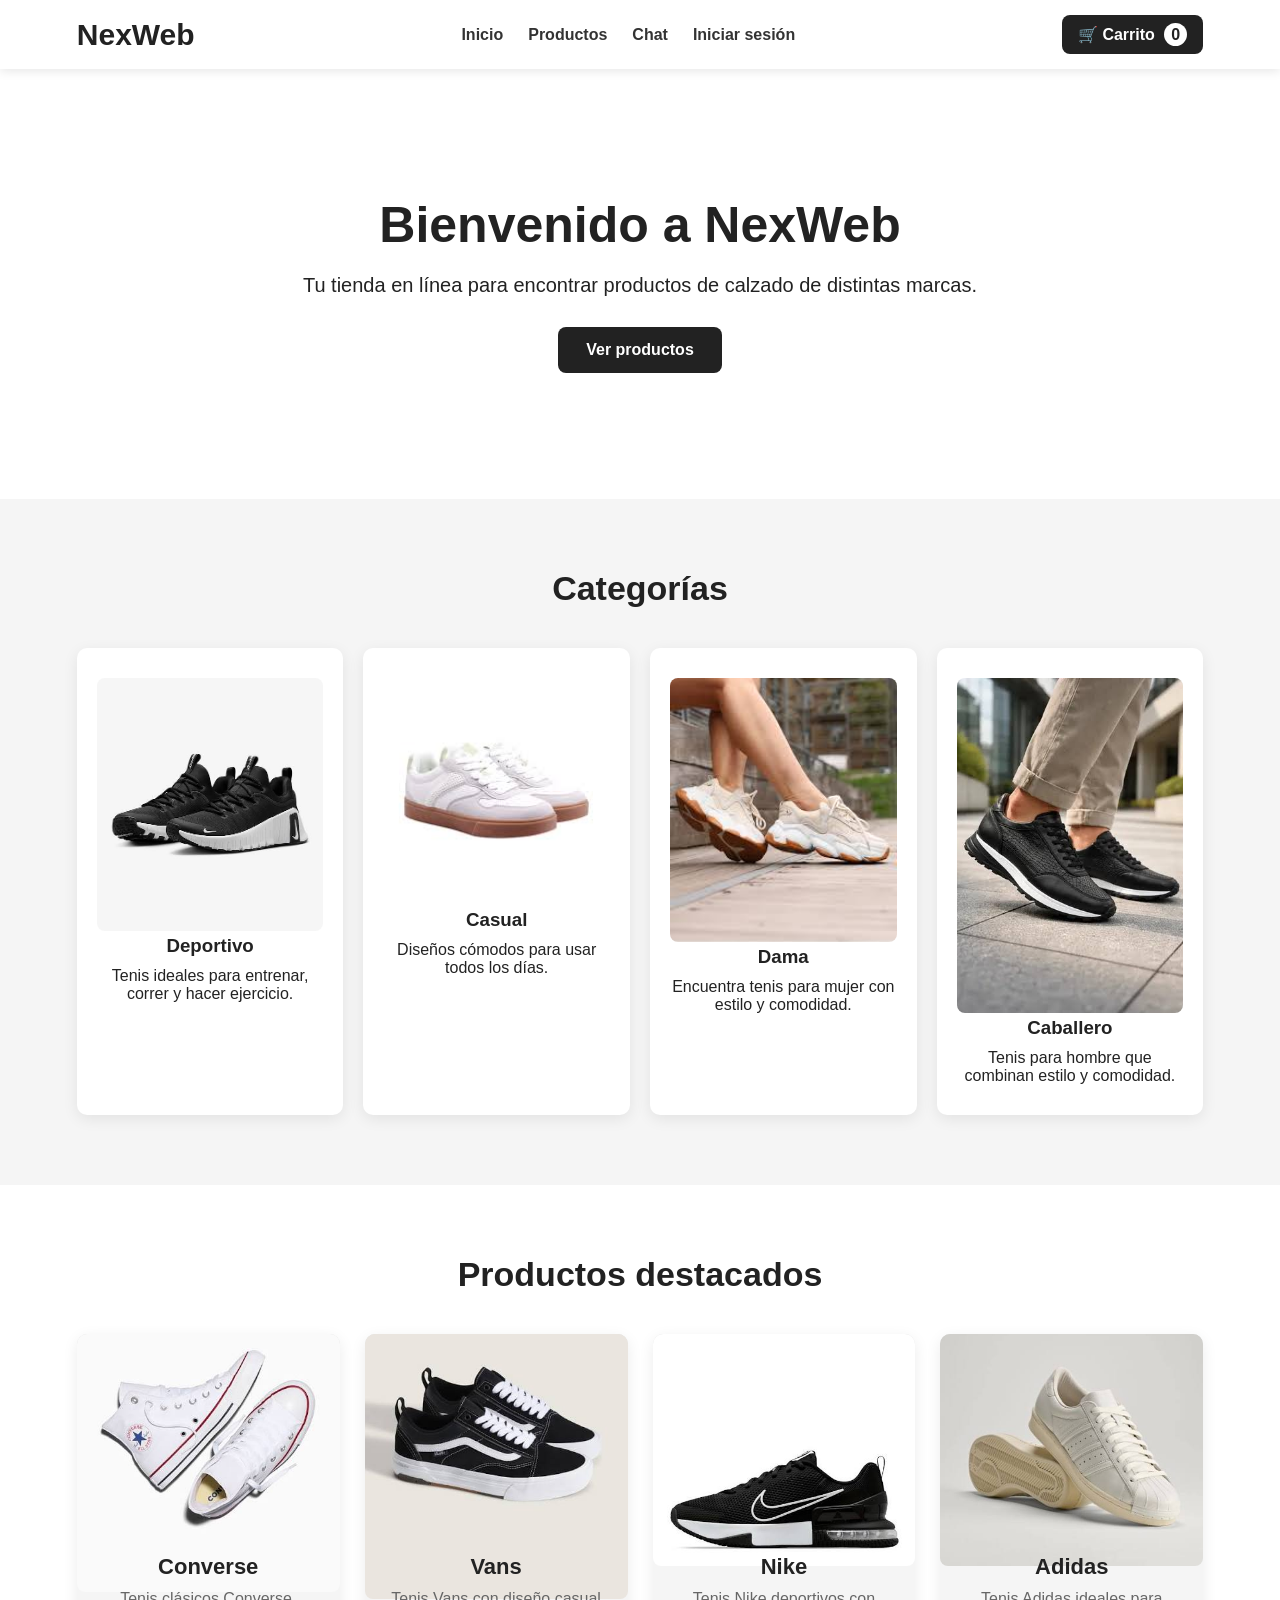
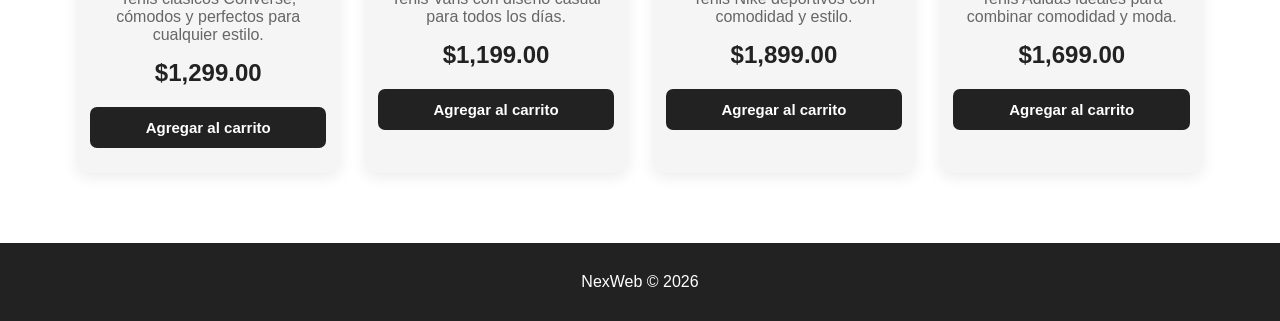
==== Inicio/index.html @ a7a11329 "Update index.html for homepage layout and styles" ====
<!DOCTYPE html>
<html lang="es">

<head>

    <meta charset="UTF-8">

    <meta name="viewport" content="width=device-width, initial-scale=1.0">

    <title>NexWeb - Inicio</title>

    <link rel="stylesheet" href="css/inicio.css">

</head>


<body>


    <!-- ENCABEZADO -->

    <header class="encabezado">

        <div class="logo">
            <a href="index.html">NexWeb</a>
        </div>


        <nav class="menu">

            <a href="index.html">Inicio</a>

            <a href="../Interfaces/interfaces.html">Productos</a>

            <a href="../Chat/chat.html">Chat</a>

            <a href="../Login/login.html">Iniciar sesión</a>

        </nav>


        <a href="../Interfaces/carrito.html" class="carrito">

            🛒 Carrito

            <span id="contadorCarrito">0</span>

        </a>

    </header>



    <!-- CONTENIDO PRINCIPAL -->

    <main>


        <!-- INICIO -->

        <section class="inicio">

            <h1>Bienvenido a NexWeb</h1>

            <p>
                Tu tienda en línea para encontrar productos de calzado de distintas marcas.
            </p>

            <a href="#destacados" class="boton">
                Ver productos
            </a>

        </section>



        <!-- CATEGORÍAS -->

        <section class="categorias">

            <h2>Categorías</h2>
            
            <div class="categorias-contenedor">
<div class="categoria">
    
    <img src="../img/cat-deportivo.jpg" alt="Deportivo" style="width: 100%; border-radius: 8px;">

<h3>Deportivo</h3>
<p>Tenis ideales para entrenar, correr y hacer ejercicio.</p>
</div>

<div class="categoria">
   
    <img src="../img/cat-casual.jpg" alt="Casual" style="width: 100%; border-radius: 8px;">

    <h3>Casual</h3>
    <p>Diseños cómodos para usar todos los días.</p>
</div>

               
<div class="categoria">
   
    <img src="../img/cat-dama.jpg" alt="Dama" style="width: 100%; border-radius: 8px;">
   
    <h3>Dama</h3>
    <p>Encuentra tenis para mujer con estilo y comodidad.</p>
</div>

                   
<div class="categoria">
   
    <img src="../img/cat-caballero.jpg" alt="Caballero" style="width: 100%; border-radius: 8px;">

    <h3>Caballero</h3>
    <p>Tenis para hombre que combinan estilo y comodidad.</p>
</div>


             
            </div>

        </section>



        <!-- PRODUCTOS DESTACADOS -->

        <section id="destacados" class="productos">

            <h2>Productos destacados</h2>


            <div class="productos-contenedor">



              <!-- PRODUCTO 1 -->

<div class="producto">

    <div class="producto-imagen">
        <img src="../img/prod-converse.jpg" alt="Converse" style="width: 100%; border-radius: 8px;"> 
    </div>

    <h3>Converse</h3>

    <p>
        Tenis clásicos Converse, cómodos y perfectos para cualquier estilo.
    </p>

    <strong>$1,299.00</strong>

    <button onclick="agregarAlCarrito('Converse', 1299)">
        Agregar al carrito
    </button>

</div>


<!-- PRODUCTO 2 -->

<div class="producto">

    <div class="producto-imagen">
        <img src="../img/prod-vans.jpg" alt="Vans" style="width: 100%; border-radius: 8px;">
    </div>

    <h3>Vans</h3>

    <p>
        Tenis Vans con diseño casual para todos los días.
    </p>

    <strong>$1,199.00</strong>

    <button onclick="agregarAlCarrito('Vans', 1199)">
        Agregar al carrito
    </button>

</div>


<!-- PRODUCTO 3 -->

<div class="producto">

    <div class="producto-imagen">
        <img src="../img/prod-nike.jpg" alt="Nike" style="width: 100%; border-radius: 8px;">
    </div>

    <h3>Nike</h3>

    <p>
        Tenis Nike deportivos con comodidad y estilo.
    </p>

    <strong>$1,899.00</strong>

    <button onclick="agregarAlCarrito('Nike', 1899)">
        Agregar al carrito
    </button>

</div>


<!-- PRODUCTO 4 -->

<div class="producto">

    <div class="producto-imagen">
        <img src="../img/prod-adidas.jpg" alt="Adidas" style="width: 100%; border-radius: 8px;">
    </div>

    <h3>Adidas</h3>

    <p>
        Tenis Adidas ideales para combinar comodidad y moda.
    </p>

    <strong>$1,699.00</strong>

    <button onclick="agregarAlCarrito('Adidas', 1699)">
        Agregar al carrito
    </button>

</div>

            </div>

        </section>

    </main>



    <!-- NOTIFICACIÓN -->

    <div id="notificacion" class="notificacion">

        <strong>NexWeb</strong>

        <span id="mensajeNotificacion"></span>

    </div>



    <!-- PIE DE PÁGINA -->

    <footer class="footer">

        <p>NexWeb © 2026</p>

    </footer>



    <!-- JAVASCRIPT -->

    <script>

    let carrito = JSON.parse(localStorage.getItem("carrito")) || [];

    // Revisamos que todos los productos tengan una cantidad
    for (let i = 0; i < carrito.length; i++) {

        if (!carrito[i].cantidad || isNaN(carrito[i].cantidad)) {
            carrito[i].cantidad = 1;
        }

    }


    function agregarAlCarrito(nombre, precio) {

        let productoEncontrado = null;


        for (let i = 0; i < carrito.length; i++) {

            if (carrito[i].nombre === nombre) {

                productoEncontrado = carrito[i];

            }

        }


        if (productoEncontrado != null) {

            productoEncontrado.cantidad =
                Number(productoEncontrado.cantidad) + 1;

        }

        else {

            carrito.push({

                nombre: nombre,

                precio: precio,

                cantidad: 1

            });

        }


        localStorage.setItem(
            "carrito",
            JSON.stringify(carrito)
        );


        actualizarContador();


        mostrarNotificacion(
            nombre + " se agregó al carrito"
        );

    }


    function actualizarContador() {

        let contador =
            document.getElementById("contadorCarrito");

        let cantidad = 0;


        for (let i = 0; i < carrito.length; i++) {

            let numero =
                Number(carrito[i].cantidad);

            if (!isNaN(numero)) {

                cantidad = cantidad + numero;

            }

        }


        contador.textContent = cantidad;

    }


    function mostrarNotificacion(mensaje) {

        let notificacion =
            document.getElementById("notificacion");

        let texto =
            document.getElementById("mensajeNotificacion");


        texto.textContent = mensaje;


        notificacion.classList.add("mostrar");


        setTimeout(function () {

            notificacion.classList.remove("mostrar");

        }, 3000);

    }


    // Guardamos nuevamente el carrito corregido
    localStorage.setItem(
        "carrito",
        JSON.stringify(carrito)
    );


    actualizarContador();

</script>
---- Inicio/css/inicio.css ----
/* CONFIGURACIÓN GENERAL */

* {
    margin: 0;
    padding: 0;
    box-sizing: border-box;
}

html {
    scroll-behavior: smooth;
}

body {
    font-family: Arial, sans-serif;
    background-color: #f5f5f5;
    color: #222;
}


/* ENCABEZADO */

.encabezado {
    width: 100%;
    padding: 15px 6%;
    background-color: white;

    display: flex;
    align-items: center;
    justify-content: space-between;

    box-shadow: 0 2px 10px rgba(0, 0, 0, 0.1);

    position: sticky;
    top: 0;
}


/* LOGO */

.logo a {
    color: #222;
    text-decoration: none;
    font-size: 30px;
    font-weight: bold;
}


/* MENÚ */

.menu {
    display: flex;
    gap: 25px;
}

.menu a {
    color: #333;
    text-decoration: none;
    font-weight: bold;
}

.menu a:hover {
    color: #666;
}


/* CARRITO */

.carrito {
    background-color: #222;
    color: white;
    text-decoration: none;

    padding: 10px 16px;
    border-radius: 8px;

    font-weight: bold;
}

#contadorCarrito {
    background-color: white;
    color: #222;

    padding: 3px 7px;
    margin-left: 5px;

    border-radius: 50%;
}


/* PARTE DE INICIO */

.inicio {
    min-height: 430px;

    background-color: white;

    display: flex;
    flex-direction: column;
    justify-content: center;
    align-items: center;

    text-align: center;

    padding: 50px 20px;
}

.inicio h1 {
    font-size: 50px;
    margin-bottom: 20px;
}

.inicio p {
    font-size: 20px;
    margin-bottom: 30px;
}


/* BOTÓN VER PRODUCTOS */

.boton {
    background-color: #222;
    color: white;

    text-decoration: none;

    padding: 14px 28px;

    border-radius: 8px;

    font-weight: bold;
}


/* CATEGORÍAS */

.categorias {
    padding: 70px 6%;
    text-align: center;
}

.categorias h2 {
    font-size: 34px;
    margin-bottom: 40px;
}

.categorias-contenedor {
    display: grid;

    grid-template-columns: repeat(4, 1fr);

    gap: 20px;
}

.categoria {
    background-color: white;

    padding: 30px 20px;

    border-radius: 10px;

    box-shadow: 0 4px 15px rgba(0, 0, 0, 0.08);
}

.categoria h3 {
    margin-bottom: 10px;
}


/* PRODUCTOS DESTACADOS */

.productos {
    padding: 70px 6%;

    background-color: white;

    text-align: center;
}

.productos h2 {
    font-size: 34px;
    margin-bottom: 40px;
}

.productos-contenedor {
    display: grid;

    grid-template-columns: repeat(4, 1fr);

    gap: 25px;
}


/* PRODUCTO */

.producto {
    background-color: #f5f5f5;

    padding-bottom: 25px;

    border-radius: 10px;

    overflow: hidden;

    box-shadow: 0 4px 15px rgba(0, 0, 0, 0.08);
}

.producto-imagen {
    height: 200px;

    background-color: #e5e5e5;

    display: flex;
    justify-content: center;
    align-items: center;

    font-size: 80px;
}

.producto h3 {
    font-size: 22px;
    margin: 20px 20px 10px;
}

.producto p {
    color: #666;
    margin: 0 20px 15px;
}

.producto strong {
    display: block;

    font-size: 24px;

    margin-bottom: 20px;
}


/* BOTÓN AGREGAR AL CARRITO */

.producto button {
    width: 90%;

    padding: 12px;

    border: none;
    border-radius: 7px;

    background-color: #222;
    color: white;

    font-size: 15px;
    font-weight: bold;

    cursor: pointer;
}

.producto button:hover {
    background-color: #444;
}


/* NOTIFICACIÓN */

.notificacion {
    position: fixed;

    top: 90px;
    right: 25px;

    width: 270px;

    padding: 18px 22px;

    background-color: white;

    border-radius: 10px;

    box-shadow: 0 5px 25px rgba(0, 0, 0, 0.2);

    display: flex;
    flex-direction: column;

    gap: 5px;

    opacity: 0;

    transform: translateX(400px);

    transition: 0.3s;

    z-index: 2000;
}

.notificacion.mostrar {
    opacity: 1;
    transform: translateX(0);
}

.notificacion strong {
    font-size: 18px;
}


/* PIE DE PÁGINA */

.footer {
    background-color: #222;
    color: white;

    text-align: center;

    padding: 30px;
}


/* PARA CELULAR */

@media (max-width: 800px) {

    .encabezado {
        flex-direction: column;
        gap: 15px;
    }

    .menu {
        flex-wrap: wrap;
        justify-content: center;
    }

    .categorias-contenedor {
        grid-template-columns: 1fr 1fr;
    }

    .productos-contenedor {
        grid-template-columns: 1fr 1fr;
    }

    .inicio h1 {
        font-size: 40px;
    }
}


/* CELULAR PEQUEÑO */

@media (max-width: 500px) {

    .categorias-contenedor {
        grid-template-columns: 1fr;
    }

    .productos-contenedor {
        grid-template-columns: 1fr;
    }
}
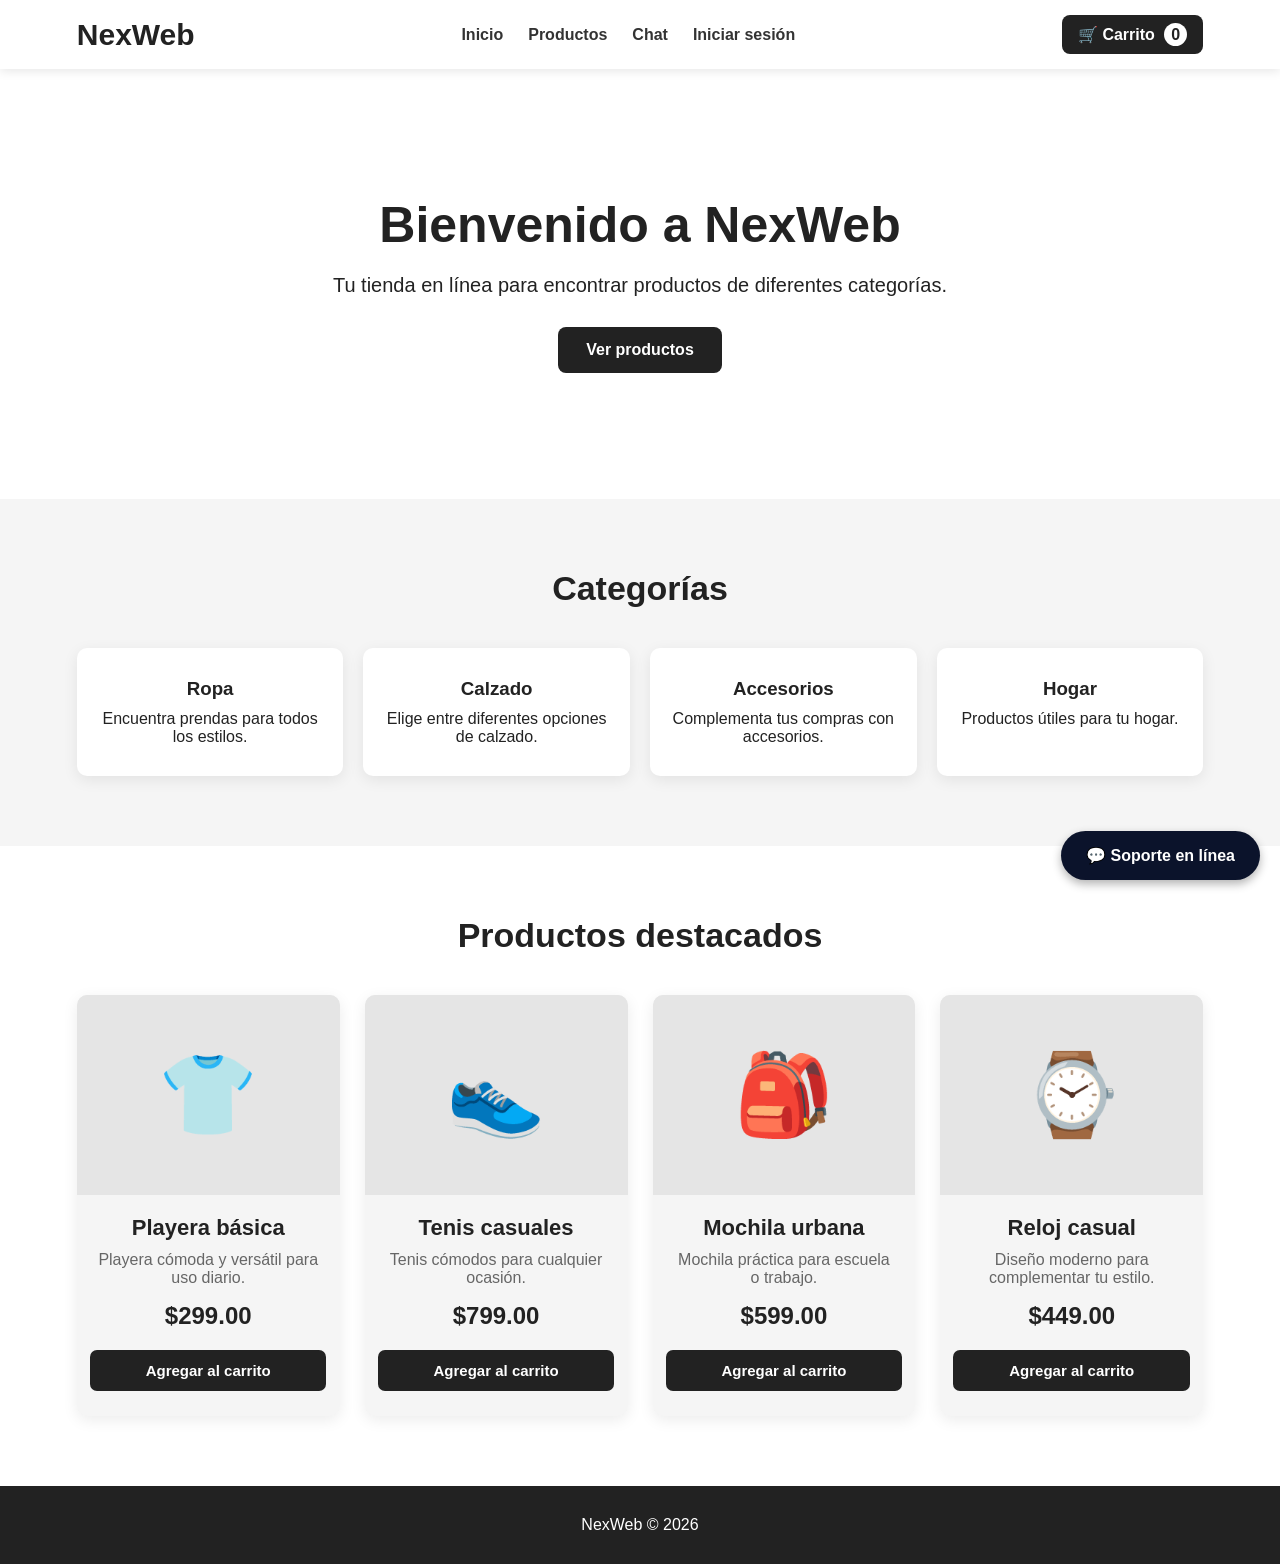
==== commit bc461bf8: "Update index.html" ====
--- a/Inicio/index.html
+++ b/Inicio/index.html
@@ -11,6 +11,79 @@
 
     <link rel="stylesheet" href="css/inicio.css">
 
+   <!-- ESTILO DEL CHAT -->
+    <style>
+        .chat-flotante-btn {
+            position: fixed;
+            bottom: 20px;
+            right: 20px;
+            background-color: #0b132b; /* Azul oscuro/negro */
+            color: #ffffff;
+            border: none;
+            padding: 15px 25px;
+            border-radius: 50px;
+            font-size: 16px;
+            font-weight: bold;
+            cursor: pointer;
+            box-shadow: 0 4px 10px rgba(0,0,0,0.3);
+            z-index: 1000;
+            transition: background-color 0.3s;
+        }
+        .chat-flotante-btn:hover { background-color: #1c2541; }
+
+        .chat-ventana {
+            position: fixed;
+            bottom: 85px;
+            right: 20px;
+            width: 350px;
+            background-color: #ffffff;
+            border-radius: 12px;
+            box-shadow: 0 8px 20px rgba(0,0,0,0.2);
+            display: flex;
+            flex-direction: column;
+            overflow: hidden;
+            z-index: 1000;
+            border: 1px solid #e0e0e0;
+            font-family: Arial, sans-serif;
+        }
+        .chat-ventana.oculta { display: none; }
+
+        .chat-header {
+            background-color: #0b132b;
+            color: #ffffff;
+            padding: 15px;
+            display: flex;
+            justify-content: space-between;
+            align-items: center;
+            border-bottom: 3px solid #3a506b; /* Azul claro */
+        }
+        .chat-titulo { font-weight: bold; display: flex; align-items: center; gap: 8px; }
+        .estado-online { width: 10px; height: 10px; background-color: #4CAF50; border-radius: 50%; }
+        .chat-cerrar { background: none; border: none; color: #ffffff; font-size: 18px; cursor: pointer; }
+
+        .chat-historial {
+            height: 300px;
+            padding: 15px;
+            overflow-y: auto;
+            background-color: #f4f6f8;
+            display: flex;
+            flex-direction: column;
+            gap: 12px;
+        }
+        .mensaje { padding: 10px 14px; border-radius: 15px; max-width: 80%; font-size: 14px; line-height: 1.4; }
+        .mensaje.bot { background-color: #e2e8f0; color: #0b132b; align-self: flex-start; border-bottom-left-radius: 2px; }
+        .mensaje.usuario { background-color: #3a506b; color: #ffffff; align-self: flex-end; border-bottom-right-radius: 2px; }
+
+        .chat-input { display: flex; padding: 12px; background-color: #ffffff; border-top: 1px solid #eeeeee; }
+        .chat-input input { flex-grow: 1; padding: 10px; border: 1px solid #cccccc; border-radius: 20px; outline: none; }
+        .chat-input input:focus { border-color: #3a506b; }
+        .chat-input button {
+            background-color: #3a506b; color: white; border: none; width: 40px; height: 40px;
+            border-radius: 50%; margin-left: 10px; cursor: pointer; display: flex; justify-content: center; align-items: center;
+        }
+        .chat-input button:hover { background-color: #0b132b; }
+    </style>
+    
 </head>
 
 
@@ -63,7 +136,7 @@
             <h1>Bienvenido a NexWeb</h1>
 
             <p>
-                Tu tienda en línea para encontrar productos de calzado de distintas marcas.
+                Tu tienda en línea para encontrar productos de diferentes categorías.
             </p>
 
             <a href="#destacados" class="boton">
@@ -79,44 +152,54 @@
         <section class="categorias">
 
             <h2>Categorías</h2>
-            
+
+
             <div class="categorias-contenedor">
-<div class="categoria">
-    
-    <img src="../img/cat-deportivo.jpg" alt="Deportivo" style="width: 100%; border-radius: 8px;">
-
-<h3>Deportivo</h3>
-<p>Tenis ideales para entrenar, correr y hacer ejercicio.</p>
-</div>
-
-<div class="categoria">
-   
-    <img src="../img/cat-casual.jpg" alt="Casual" style="width: 100%; border-radius: 8px;">
-
-    <h3>Casual</h3>
-    <p>Diseños cómodos para usar todos los días.</p>
-</div>
-
-               
-<div class="categoria">
-   
-    <img src="../img/cat-dama.jpg" alt="Dama" style="width: 100%; border-radius: 8px;">
-   
-    <h3>Dama</h3>
-    <p>Encuentra tenis para mujer con estilo y comodidad.</p>
-</div>
-
-                   
-<div class="categoria">
-   
-    <img src="../img/cat-caballero.jpg" alt="Caballero" style="width: 100%; border-radius: 8px;">
-
-    <h3>Caballero</h3>
-    <p>Tenis para hombre que combinan estilo y comodidad.</p>
-</div>
-
-
-             
+
+
+                <div class="categoria">
+
+                    <h3>Ropa</h3>
+
+                    <p>
+                        Encuentra prendas para todos los estilos.
+                    </p>
+
+                </div>
+
+
+                <div class="categoria">
+
+                    <h3>Calzado</h3>
+
+                    <p>
+                        Elige entre diferentes opciones de calzado.
+                    </p>
+
+                </div>
+
+
+                <div class="categoria">
+
+                    <h3>Accesorios</h3>
+
+                    <p>
+                        Complementa tus compras con accesorios.
+                    </p>
+
+                </div>
+
+
+                <div class="categoria">
+
+                    <h3>Hogar</h3>
+
+                    <p>
+                        Productos útiles para tu hogar.
+                    </p>
+
+                </div>
+
             </div>
 
         </section>
@@ -133,117 +216,134 @@
             <div class="productos-contenedor">
 
 
-
-              <!-- PRODUCTO 1 -->
-
-<div class="producto">
-
-    <div class="producto-imagen">
-        <img src="../img/prod-converse.jpg" alt="Converse" style="width: 100%; border-radius: 8px;"> 
+                <!-- PRODUCTO 1 -->
+
+                <div class="producto">
+
+                    <div class="producto-imagen">
+                        👕
+                    </div>
+
+                    <h3>Playera básica</h3>
+
+                    <p>
+                        Playera cómoda y versátil para uso diario.
+                    </p>
+
+                    <strong>$299.00</strong>
+
+                    <button onclick="agregarAlCarrito('Playera básica', 299)">
+                        Agregar al carrito
+                    </button>
+
+                </div>
+
+
+
+                <!-- PRODUCTO 2 -->
+
+                <div class="producto">
+
+                    <div class="producto-imagen">
+                        👟
+                    </div>
+
+                    <h3>Tenis casuales</h3>
+
+                    <p>
+                        Tenis cómodos para cualquier ocasión.
+                    </p>
+
+                    <strong>$799.00</strong>
+
+                    <button onclick="agregarAlCarrito('Tenis casuales', 799)">
+                        Agregar al carrito
+                    </button>
+
+                </div>
+
+
+
+                <!-- PRODUCTO 3 -->
+
+                <div class="producto">
+
+                    <div class="producto-imagen">
+                        🎒
+                    </div>
+
+                    <h3>Mochila urbana</h3>
+
+                    <p>
+                        Mochila práctica para escuela o trabajo.
+                    </p>
+
+                    <strong>$599.00</strong>
+
+                    <button onclick="agregarAlCarrito('Mochila urbana', 599)">
+                        Agregar al carrito
+                    </button>
+
+                </div>
+
+
+
+                <!-- PRODUCTO 4 -->
+
+                <div class="producto">
+
+                    <div class="producto-imagen">
+                        ⌚
+                    </div>
+
+                    <h3>Reloj casual</h3>
+
+                    <p>
+                        Diseño moderno para complementar tu estilo.
+                    </p>
+
+                    <strong>$449.00</strong>
+
+                    <button onclick="agregarAlCarrito('Reloj casual', 449)">
+                        Agregar al carrito
+                    </button>
+
+                </div>
+
+            </div>
+
+        </section>
+
+    </main>
+
+
+
+    <!-- NOTIFICACIÓN -->
+
+    <div id="notificacion" class="notificacion">
+
+        <strong>NexWeb</strong>
+
+        <span id="mensajeNotificacion"></span>
+
     </div>
 
-    <h3>Converse</h3>
-
-    <p>
-        Tenis clásicos Converse, cómodos y perfectos para cualquier estilo.
-    </p>
-
-    <strong>$1,299.00</strong>
-
-    <button onclick="agregarAlCarrito('Converse', 1299)">
-        Agregar al carrito
-    </button>
-
-</div>
-
-
-<!-- PRODUCTO 2 -->
-
-<div class="producto">
-
-    <div class="producto-imagen">
-        <img src="../img/prod-vans.jpg" alt="Vans" style="width: 100%; border-radius: 8px;">
+<!-- CHAT FLOTANTE ESTRUCTURA -->
+    <button id="btn-abrir-chat" class="chat-flotante-btn">💬 Soporte en línea</button>
+
+    <div id="ventana-chat" class="chat-ventana oculta">
+        <div class="chat-header">
+            <div class="chat-titulo"><span class="estado-online"></span> Soporte NexWeb</div>
+            <button id="btn-cerrar-chat" class="chat-cerrar">✖</button>
+        </div>
+        <div class="chat-historial" id="chat-historial">
+            <div class="mensaje bot">¡Hola! Bienvenida a NexWeb. ¿En qué podemos ayudarte hoy?</div>
+        </div>
+        <div class="chat-input">
+            <input type="text" id="mensaje-input" placeholder="Escribe tu mensaje..." required>
+            <button id="btn-enviar" type="button">➤</button>
+        </div>
     </div>
-
-    <h3>Vans</h3>
-
-    <p>
-        Tenis Vans con diseño casual para todos los días.
-    </p>
-
-    <strong>$1,199.00</strong>
-
-    <button onclick="agregarAlCarrito('Vans', 1199)">
-        Agregar al carrito
-    </button>
-
-</div>
-
-
-<!-- PRODUCTO 3 -->
-
-<div class="producto">
-
-    <div class="producto-imagen">
-        <img src="../img/prod-nike.jpg" alt="Nike" style="width: 100%; border-radius: 8px;">
-    </div>
-
-    <h3>Nike</h3>
-
-    <p>
-        Tenis Nike deportivos con comodidad y estilo.
-    </p>
-
-    <strong>$1,899.00</strong>
-
-    <button onclick="agregarAlCarrito('Nike', 1899)">
-        Agregar al carrito
-    </button>
-
-</div>
-
-
-<!-- PRODUCTO 4 -->
-
-<div class="producto">
-
-    <div class="producto-imagen">
-        <img src="../img/prod-adidas.jpg" alt="Adidas" style="width: 100%; border-radius: 8px;">
-    </div>
-
-    <h3>Adidas</h3>
-
-    <p>
-        Tenis Adidas ideales para combinar comodidad y moda.
-    </p>
-
-    <strong>$1,699.00</strong>
-
-    <button onclick="agregarAlCarrito('Adidas', 1699)">
-        Agregar al carrito
-    </button>
-
-</div>
-
-            </div>
-
-        </section>
-
-    </main>
-
-
-
-    <!-- NOTIFICACIÓN -->
-
-    <div id="notificacion" class="notificacion">
-
-        <strong>NexWeb</strong>
-
-        <span id="mensajeNotificacion"></span>
-
-    </div>
-
-
 
     <!-- PIE DE PÁGINA -->
 
@@ -386,3 +486,104 @@
     actualizarContador();
 
 </script>
+
+<!-- LÓGICA DEL CHAT CON RESPUESTAS AUTOMÁTICAS Y TALLAS -->
+<script>
+    const btnAbrirChat = document.getElementById('btn-abrir-chat');
+    const btnCerrarChat = document.getElementById('btn-cerrar-chat');
+    const ventanaChat = document.getElementById('ventana-chat');
+    const btnEnviar = document.getElementById('btn-enviar');
+    const inputMensaje = document.getElementById('mensaje-input');
+    const historialChat = document.getElementById('chat-historial');
+
+    // 1. Cargar el historial guardado
+    function cargarHistorial() {
+        const mensajesGuardados = JSON.parse(localStorage.getItem("chatHistorial")) || [];
+        historialChat.innerHTML = '<div class="mensaje bot">¡Hola! Bienvenida a NexWeb. ¿En qué podemos ayudarte hoy?</div>';
+        mensajesGuardados.forEach(msg => agregarMensajeUI(msg.tipo, msg.texto));
+        setTimeout(() => historialChat.scrollTop = historialChat.scrollHeight, 50);
+    }
+
+    // 2. Funciones para dibujar el texto y guardarlo
+    function agregarMensajeUI(tipo, texto) {
+        const div = document.createElement('div');
+        div.classList.add('mensaje', tipo);
+        div.textContent = texto;
+        historialChat.appendChild(div);
+    }
+
+    function guardarEnHistorial(tipo, texto) {
+        const mensajesGuardados = JSON.parse(localStorage.getItem("chatHistorial")) || [];
+        mensajesGuardados.push({ tipo: tipo, texto: texto });
+        localStorage.setItem("chatHistorial", JSON.stringify(mensajesGuardados));
+    }
+
+    // 3. El "Cerebro" del Bot (Palabras clave y Tallas)
+    function responderComoBot(mensajeUsuario) {
+        const texto = mensajeUsuario.toLowerCase();
+        let respuesta = "Disculpa, no entendí bien. ¿Podrías preguntarme sobre envíos, pagos, o nuestros tenis (Converse, Vans, Nike, Adidas)?";
+
+        // Detector: Busca si el usuario escribió un número entre el 22 y el 30
+        const tallaMencionada = texto.match(/\b(2[2-9]|30)\b/);
+
+        // Lógica de detección
+        if (texto.includes("hola") || texto.includes("buen")) {
+            respuesta = "¡Hola! Qué gusto saludarte. ¿Buscas algún calzado en especial o accesorios?";
+        } else if (texto.includes("converse")) {
+            respuesta = "¡Claro! Los tenis clásicos Converse están en $1,299.00. Puedes agregarlos desde la sección de destacados.";
+        } else if (texto.includes("vans")) {
+            respuesta = "Tenemos los tenis Vans de diseño casual a $1,199.00. ¡Están muy cómodos!";
+        } else if (texto.includes("nike") || texto.includes("adidas")) {
+            respuesta = "Contamos con deportivos Nike a $1,899.00 y Adidas a $1,699.00. ¿De qué talla buscas?";
+        } else if (tallaMencionada) { 
+            // Si detectó un número válido, lo usa en la respuesta
+            respuesta = `¡Sí! Tenemos la talla ${tallaMencionada[0]} disponible. Todos nuestros modelos vienen a la medida exacta mexicana. ¿Te los preparamos?`;
+        } else if (texto.includes("talla") || texto.includes("numero") || texto.includes("medida") || texto.includes("quedan")) {
+            respuesta = "Manejamos tallas desde el 22 hasta el 30 mexicano. Si no te quedan, tu primer cambio es completamente gratis.";
+        } else if (texto.includes("envio") || texto.includes("envío") || texto.includes("entrega") || texto.includes("llega")) {
+            respuesta = "Los envíos tardan de 3 a 5 días hábiles y son gratis en toda tu compra.";
+        } else if (texto.includes("pago") || texto.includes("tarjeta") || texto.includes("comprar")) {
+            respuesta = "Puedes pagar con tarjeta de crédito, débito o efectivo directamente desde tu Carrito de compras.";
+        }
+
+        agregarMensajeUI('bot', respuesta);
+        guardarEnHistorial('bot', respuesta);
+        historialChat.scrollTop = historialChat.scrollHeight;
+    }
+
+    // 4. Enviar mensaje y temporizador del bot
+    function enviarMensajeLocal() {
+        const texto = inputMensaje.value.trim();
+        if (texto !== '') {
+            agregarMensajeUI('usuario', texto);
+            guardarEnHistorial('usuario', texto);
+            inputMensaje.value = '';
+            historialChat.scrollTop = historialChat.scrollHeight;
+
+            setTimeout(() => {
+                responderComoBot(texto);
+            }, 1000);
+        }
+    }
+
+    // 5. Eventos de clics y teclas
+    btnAbrirChat.addEventListener('click', () => {
+        ventanaChat.classList.remove('oculta');
+        btnAbrirChat.style.display = 'none';
+        cargarHistorial(); 
+    });
+
+    btnCerrarChat.addEventListener('click', () => {
+        ventanaChat.classList.add('oculta');
+        btnAbrirChat.style.display = 'block';
+    });
+
+    btnEnviar.addEventListener('click', enviarMensajeLocal);
+    inputMensaje.addEventListener('keypress', (e) => {
+        if (e.key === 'Enter') enviarMensajeLocal();
+    });
+</script>
+
+</body>
+
+</html>
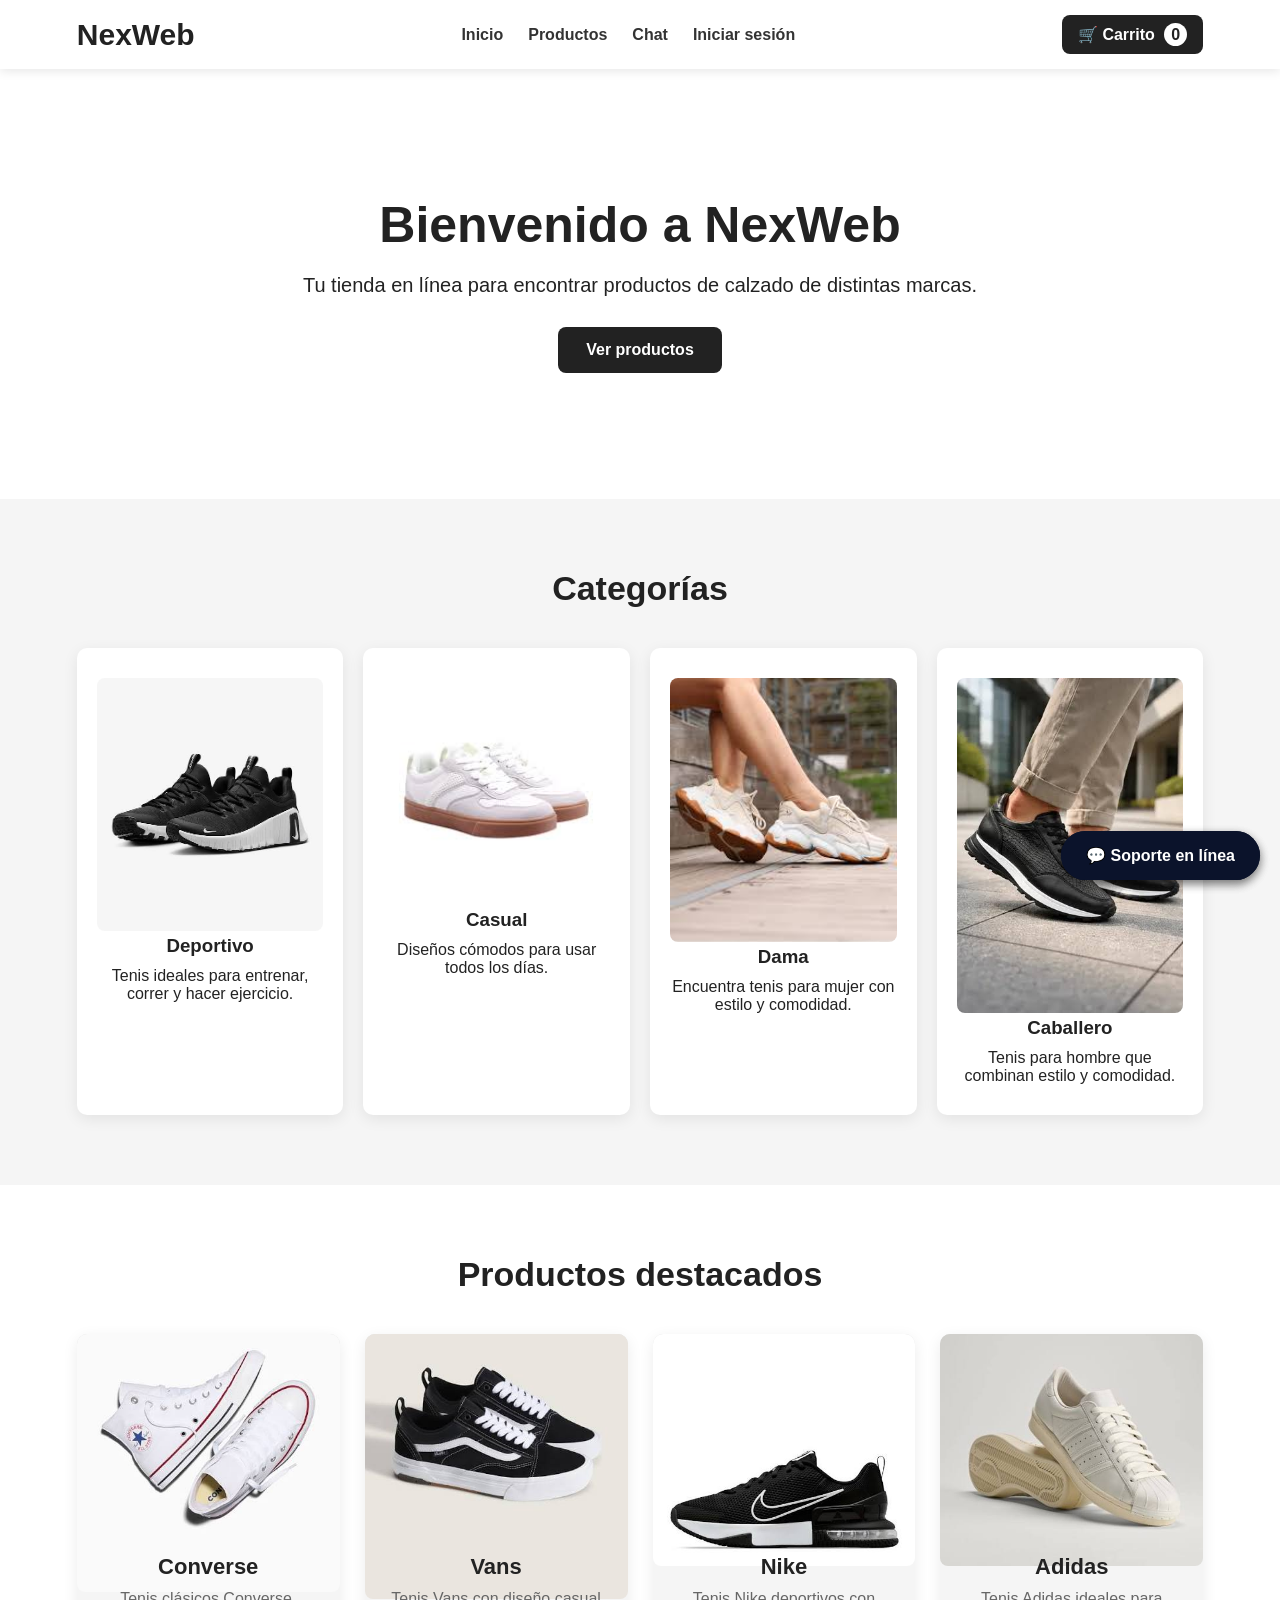
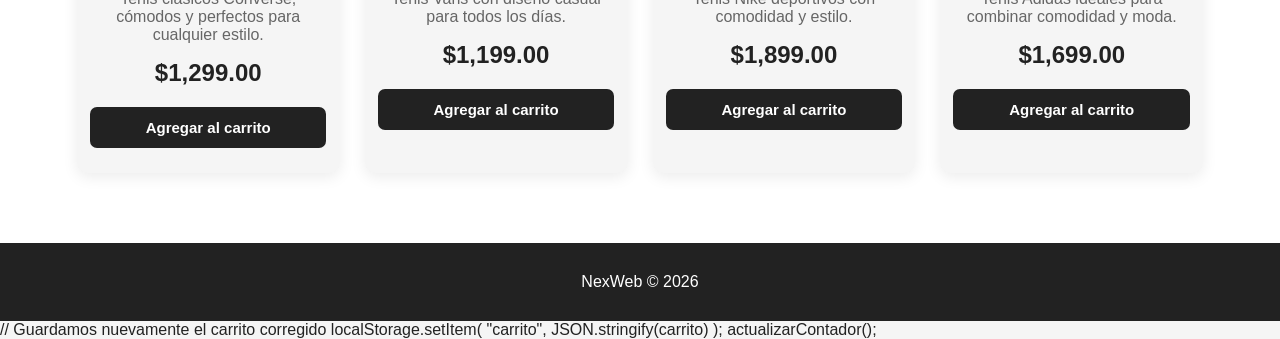
==== commit 8bc346de: "Update index.html" ====
--- a/Inicio/index.html
+++ b/Inicio/index.html
@@ -11,64 +11,39 @@
 
     <link rel="stylesheet" href="css/inicio.css">
 
-   <!-- ESTILO DEL CHAT -->
+<!-- ESTILOS DEL CHAT -->
     <style>
         .chat-flotante-btn {
-            position: fixed;
-            bottom: 20px;
-            right: 20px;
-            background-color: #0b132b; /* Azul oscuro/negro */
-            color: #ffffff;
-            border: none;
-            padding: 15px 25px;
-            border-radius: 50px;
-            font-size: 16px;
-            font-weight: bold;
-            cursor: pointer;
-            box-shadow: 0 4px 10px rgba(0,0,0,0.3);
-            z-index: 1000;
+            position: fixed; bottom: 20px; right: 20px;
+            background-color: #0b132b; color: #ffffff;
+            border: none; padding: 15px 25px; border-radius: 50px;
+            font-size: 16px; font-weight: bold; cursor: pointer;
+            box-shadow: 0 4px 10px rgba(0,0,0,0.3); z-index: 1000;
             transition: background-color 0.3s;
         }
         .chat-flotante-btn:hover { background-color: #1c2541; }
 
         .chat-ventana {
-            position: fixed;
-            bottom: 85px;
-            right: 20px;
-            width: 350px;
-            background-color: #ffffff;
-            border-radius: 12px;
-            box-shadow: 0 8px 20px rgba(0,0,0,0.2);
-            display: flex;
-            flex-direction: column;
-            overflow: hidden;
-            z-index: 1000;
-            border: 1px solid #e0e0e0;
-            font-family: Arial, sans-serif;
+            position: fixed; bottom: 85px; right: 20px; width: 350px;
+            background-color: #ffffff; border-radius: 12px;
+            box-shadow: 0 8px 20px rgba(0,0,0,0.2); display: flex;
+            flex-direction: column; overflow: hidden; z-index: 1000;
+            border: 1px solid #e0e0e0; font-family: Arial, sans-serif;
         }
         .chat-ventana.oculta { display: none; }
 
         .chat-header {
-            background-color: #0b132b;
-            color: #ffffff;
-            padding: 15px;
-            display: flex;
-            justify-content: space-between;
-            align-items: center;
-            border-bottom: 3px solid #3a506b; /* Azul claro */
+            background-color: #0b132b; color: #ffffff; padding: 15px;
+            display: flex; justify-content: space-between; align-items: center;
+            border-bottom: 3px solid #3a506b;
         }
         .chat-titulo { font-weight: bold; display: flex; align-items: center; gap: 8px; }
         .estado-online { width: 10px; height: 10px; background-color: #4CAF50; border-radius: 50%; }
         .chat-cerrar { background: none; border: none; color: #ffffff; font-size: 18px; cursor: pointer; }
 
         .chat-historial {
-            height: 300px;
-            padding: 15px;
-            overflow-y: auto;
-            background-color: #f4f6f8;
-            display: flex;
-            flex-direction: column;
-            gap: 12px;
+            height: 300px; padding: 15px; overflow-y: auto;
+            background-color: #f4f6f8; display: flex; flex-direction: column; gap: 12px;
         }
         .mensaje { padding: 10px 14px; border-radius: 15px; max-width: 80%; font-size: 14px; line-height: 1.4; }
         .mensaje.bot { background-color: #e2e8f0; color: #0b132b; align-self: flex-start; border-bottom-left-radius: 2px; }
@@ -83,7 +58,7 @@
         }
         .chat-input button:hover { background-color: #0b132b; }
     </style>
-    
+
 </head>
 
 
@@ -136,7 +111,7 @@
             <h1>Bienvenido a NexWeb</h1>
 
             <p>
-                Tu tienda en línea para encontrar productos de diferentes categorías.
+                Tu tienda en línea para encontrar productos de calzado de distintas marcas.
             </p>
 
             <a href="#destacados" class="boton">
@@ -152,54 +127,44 @@
         <section class="categorias">
 
             <h2>Categorías</h2>
-
-
+            
             <div class="categorias-contenedor">
-
-
-                <div class="categoria">
-
-                    <h3>Ropa</h3>
-
-                    <p>
-                        Encuentra prendas para todos los estilos.
-                    </p>
-
-                </div>
-
-
-                <div class="categoria">
-
-                    <h3>Calzado</h3>
-
-                    <p>
-                        Elige entre diferentes opciones de calzado.
-                    </p>
-
-                </div>
-
-
-                <div class="categoria">
-
-                    <h3>Accesorios</h3>
-
-                    <p>
-                        Complementa tus compras con accesorios.
-                    </p>
-
-                </div>
-
-
-                <div class="categoria">
-
-                    <h3>Hogar</h3>
-
-                    <p>
-                        Productos útiles para tu hogar.
-                    </p>
-
-                </div>
-
+<div class="categoria">
+    
+    <img src="../img/cat-deportivo.jpg" alt="Deportivo" style="width: 100%; border-radius: 8px;">
+
+<h3>Deportivo</h3>
+<p>Tenis ideales para entrenar, correr y hacer ejercicio.</p>
+</div>
+
+<div class="categoria">
+   
+    <img src="../img/cat-casual.jpg" alt="Casual" style="width: 100%; border-radius: 8px;">
+
+    <h3>Casual</h3>
+    <p>Diseños cómodos para usar todos los días.</p>
+</div>
+
+               
+<div class="categoria">
+   
+    <img src="../img/cat-dama.jpg" alt="Dama" style="width: 100%; border-radius: 8px;">
+   
+    <h3>Dama</h3>
+    <p>Encuentra tenis para mujer con estilo y comodidad.</p>
+</div>
+
+                   
+<div class="categoria">
+   
+    <img src="../img/cat-caballero.jpg" alt="Caballero" style="width: 100%; border-radius: 8px;">
+
+    <h3>Caballero</h3>
+    <p>Tenis para hombre que combinan estilo y comodidad.</p>
+</div>
+
+
+             
             </div>
 
         </section>
@@ -216,99 +181,97 @@
             <div class="productos-contenedor">
 
 
-                <!-- PRODUCTO 1 -->
-
-                <div class="producto">
-
-                    <div class="producto-imagen">
-                        👕
-                    </div>
-
-                    <h3>Playera básica</h3>
-
-                    <p>
-                        Playera cómoda y versátil para uso diario.
-                    </p>
-
-                    <strong>$299.00</strong>
-
-                    <button onclick="agregarAlCarrito('Playera básica', 299)">
-                        Agregar al carrito
-                    </button>
-
-                </div>
-
-
-
-                <!-- PRODUCTO 2 -->
-
-                <div class="producto">
-
-                    <div class="producto-imagen">
-                        👟
-                    </div>
-
-                    <h3>Tenis casuales</h3>
-
-                    <p>
-                        Tenis cómodos para cualquier ocasión.
-                    </p>
-
-                    <strong>$799.00</strong>
-
-                    <button onclick="agregarAlCarrito('Tenis casuales', 799)">
-                        Agregar al carrito
-                    </button>
-
-                </div>
-
-
-
-                <!-- PRODUCTO 3 -->
-
-                <div class="producto">
-
-                    <div class="producto-imagen">
-                        🎒
-                    </div>
-
-                    <h3>Mochila urbana</h3>
-
-                    <p>
-                        Mochila práctica para escuela o trabajo.
-                    </p>
-
-                    <strong>$599.00</strong>
-
-                    <button onclick="agregarAlCarrito('Mochila urbana', 599)">
-                        Agregar al carrito
-                    </button>
-
-                </div>
-
-
-
-                <!-- PRODUCTO 4 -->
-
-                <div class="producto">
-
-                    <div class="producto-imagen">
-                        ⌚
-                    </div>
-
-                    <h3>Reloj casual</h3>
-
-                    <p>
-                        Diseño moderno para complementar tu estilo.
-                    </p>
-
-                    <strong>$449.00</strong>
-
-                    <button onclick="agregarAlCarrito('Reloj casual', 449)">
-                        Agregar al carrito
-                    </button>
-
-                </div>
+
+              <!-- PRODUCTO 1 -->
+
+<div class="producto">
+
+    <div class="producto-imagen">
+        <img src="../img/prod-converse.jpg" alt="Converse" style="width: 100%; border-radius: 8px;"> 
+    </div>
+
+    <h3>Converse</h3>
+
+    <p>
+        Tenis clásicos Converse, cómodos y perfectos para cualquier estilo.
+    </p>
+
+    <strong>$1,299.00</strong>
+
+    <button onclick="agregarAlCarrito('Converse', 1299)">
+        Agregar al carrito
+    </button>
+
+</div>
+
+
+<!-- PRODUCTO 2 -->
+
+<div class="producto">
+
+    <div class="producto-imagen">
+        <img src="../img/prod-vans.jpg" alt="Vans" style="width: 100%; border-radius: 8px;">
+    </div>
+
+    <h3>Vans</h3>
+
+    <p>
+        Tenis Vans con diseño casual para todos los días.
+    </p>
+
+    <strong>$1,199.00</strong>
+
+    <button onclick="agregarAlCarrito('Vans', 1199)">
+        Agregar al carrito
+    </button>
+
+</div>
+
+
+<!-- PRODUCTO 3 -->
+
+<div class="producto">
+
+    <div class="producto-imagen">
+        <img src="../img/prod-nike.jpg" alt="Nike" style="width: 100%; border-radius: 8px;">
+    </div>
+
+    <h3>Nike</h3>
+
+    <p>
+        Tenis Nike deportivos con comodidad y estilo.
+    </p>
+
+    <strong>$1,899.00</strong>
+
+    <button onclick="agregarAlCarrito('Nike', 1899)">
+        Agregar al carrito
+    </button>
+
+</div>
+
+
+<!-- PRODUCTO 4 -->
+
+<div class="producto">
+
+    <div class="producto-imagen">
+        <img src="../img/prod-adidas.jpg" alt="Adidas" style="width: 100%; border-radius: 8px;">
+    </div>
+
+    <h3>Adidas</h3>
+
+    <p>
+        Tenis Adidas ideales para combinar comodidad y moda.
+    </p>
+
+    <strong>$1,699.00</strong>
+
+    <button onclick="agregarAlCarrito('Adidas', 1699)">
+        Agregar al carrito
+    </button>
+
+</div>
 
             </div>
 
@@ -336,9 +299,7 @@
             <div class="chat-titulo"><span class="estado-online"></span> Soporte NexWeb</div>
             <button id="btn-cerrar-chat" class="chat-cerrar">✖</button>
         </div>
-        <div class="chat-historial" id="chat-historial">
-            <div class="mensaje bot">¡Hola! Bienvenida a NexWeb. ¿En qué podemos ayudarte hoy?</div>
-        </div>
+        <div class="chat-historial" id="chat-historial"></div>
         <div class="chat-input">
             <input type="text" id="mensaje-input" placeholder="Escribe tu mensaje..." required>
             <button id="btn-enviar" type="button">➤</button>
@@ -486,104 +447,118 @@
     actualizarContador();
 
 </script>
-
-<!-- LÓGICA DEL CHAT CON RESPUESTAS AUTOMÁTICAS Y TALLAS -->
-<script>
-    const btnAbrirChat = document.getElementById('btn-abrir-chat');
-    const btnCerrarChat = document.getElementById('btn-cerrar-chat');
-    const ventanaChat = document.getElementById('ventana-chat');
-    const btnEnviar = document.getElementById('btn-enviar');
-    const inputMensaje = document.getElementById('mensaje-input');
-    const historialChat = document.getElementById('chat-historial');
-
-    // 1. Cargar el historial guardado
-    function cargarHistorial() {
-        const mensajesGuardados = JSON.parse(localStorage.getItem("chatHistorial")) || [];
-        historialChat.innerHTML = '<div class="mensaje bot">¡Hola! Bienvenida a NexWeb. ¿En qué podemos ayudarte hoy?</div>';
-        mensajesGuardados.forEach(msg => agregarMensajeUI(msg.tipo, msg.texto));
-        setTimeout(() => historialChat.scrollTop = historialChat.scrollHeight, 50);
-    }
-
-    // 2. Funciones para dibujar el texto y guardarlo
-    function agregarMensajeUI(tipo, texto) {
-        const div = document.createElement('div');
-        div.classList.add('mensaje', tipo);
-        div.textContent = texto;
-        historialChat.appendChild(div);
-    }
-
-    function guardarEnHistorial(tipo, texto) {
-        const mensajesGuardados = JSON.parse(localStorage.getItem("chatHistorial")) || [];
-        mensajesGuardados.push({ tipo: tipo, texto: texto });
-        localStorage.setItem("chatHistorial", JSON.stringify(mensajesGuardados));
-    }
-
-    // 3. El "Cerebro" del Bot (Palabras clave y Tallas)
-    function responderComoBot(mensajeUsuario) {
-        const texto = mensajeUsuario.toLowerCase();
-        let respuesta = "Disculpa, no entendí bien. ¿Podrías preguntarme sobre envíos, pagos, o nuestros tenis (Converse, Vans, Nike, Adidas)?";
-
-        // Detector: Busca si el usuario escribió un número entre el 22 y el 30
-        const tallaMencionada = texto.match(/\b(2[2-9]|30)\b/);
-
-        // Lógica de detección
-        if (texto.includes("hola") || texto.includes("buen")) {
-            respuesta = "¡Hola! Qué gusto saludarte. ¿Buscas algún calzado en especial o accesorios?";
-        } else if (texto.includes("converse")) {
-            respuesta = "¡Claro! Los tenis clásicos Converse están en $1,299.00. Puedes agregarlos desde la sección de destacados.";
-        } else if (texto.includes("vans")) {
-            respuesta = "Tenemos los tenis Vans de diseño casual a $1,199.00. ¡Están muy cómodos!";
-        } else if (texto.includes("nike") || texto.includes("adidas")) {
-            respuesta = "Contamos con deportivos Nike a $1,899.00 y Adidas a $1,699.00. ¿De qué talla buscas?";
-        } else if (tallaMencionada) { 
-            // Si detectó un número válido, lo usa en la respuesta
-            respuesta = `¡Sí! Tenemos la talla ${tallaMencionada[0]} disponible. Todos nuestros modelos vienen a la medida exacta mexicana. ¿Te los preparamos?`;
-        } else if (texto.includes("talla") || texto.includes("numero") || texto.includes("medida") || texto.includes("quedan")) {
-            respuesta = "Manejamos tallas desde el 22 hasta el 30 mexicano. Si no te quedan, tu primer cambio es completamente gratis.";
-        } else if (texto.includes("envio") || texto.includes("envío") || texto.includes("entrega") || texto.includes("llega")) {
-            respuesta = "Los envíos tardan de 3 a 5 días hábiles y son gratis en toda tu compra.";
-        } else if (texto.includes("pago") || texto.includes("tarjeta") || texto.includes("comprar")) {
-            respuesta = "Puedes pagar con tarjeta de crédito, débito o efectivo directamente desde tu Carrito de compras.";
-        }
-
-        agregarMensajeUI('bot', respuesta);
-        guardarEnHistorial('bot', respuesta);
-        historialChat.scrollTop = historialChat.scrollHeight;
-    }
-
-    // 4. Enviar mensaje y temporizador del bot
-    function enviarMensajeLocal() {
-        const texto = inputMensaje.value.trim();
-        if (texto !== '') {
-            agregarMensajeUI('usuario', texto);
-            guardarEnHistorial('usuario', texto);
-            inputMensaje.value = '';
+// Guardamos nuevamente el carrito corregido
+    localStorage.setItem(
+        "carrito",
+        JSON.stringify(carrito)
+    );
+
+    actualizarContador();
+
+</script> 
+
+    <!-- CHAT FLOTANTE ESTRUCTURA -->
+    <button id="btn-abrir-chat" class="chat-flotante-btn">💬 Soporte en línea</button>
+
+    <div id="ventana-chat" class="chat-ventana oculta">
+        <div class="chat-header">
+            <div class="chat-titulo"><span class="estado-online"></span> Soporte NexWeb</div>
+            <button id="btn-cerrar-chat" class="chat-cerrar">✖</button>
+        </div>
+        <div class="chat-historial" id="chat-historial"></div>
+        <div class="chat-input">
+            <input type="text" id="mensaje-input" placeholder="Escribe tu mensaje..." required>
+            <button id="btn-enviar" type="button">➤</button>
+        </div>
+    </div>
+
+    <!-- LÓGICA DEL CHAT CON RESPUESTAS Y LOCALSTORAGE -->
+    <script>
+        const btnAbrirChat = document.getElementById('btn-abrir-chat');
+        const btnCerrarChat = document.getElementById('btn-cerrar-chat');
+        const ventanaChat = document.getElementById('ventana-chat');
+        const btnEnviar = document.getElementById('btn-enviar');
+        const inputMensaje = document.getElementById('mensaje-input');
+        const historialChat = document.getElementById('chat-historial');
+
+        function cargarHistorial() {
+            const mensajesGuardados = JSON.parse(localStorage.getItem("chatHistorial")) || [];
+            historialChat.innerHTML = '<div class="mensaje bot">¡Hola! Bienvenida a NexWeb. ¿En qué podemos ayudarte hoy?</div>';
+            mensajesGuardados.forEach(msg => agregarMensajeUI(msg.tipo, msg.texto));
+            setTimeout(() => historialChat.scrollTop = historialChat.scrollHeight, 50);
+        }
+
+        function agregarMensajeUI(tipo, texto) {
+            const div = document.createElement('div');
+            div.classList.add('mensaje', tipo);
+            div.textContent = texto;
+            historialChat.appendChild(div);
+        }
+
+        function guardarEnHistorial(tipo, texto) {
+            const mensajesGuardados = JSON.parse(localStorage.getItem("chatHistorial")) || [];
+            mensajesGuardados.push({ tipo: tipo, texto: texto });
+            localStorage.setItem("chatHistorial", JSON.stringify(mensajesGuardados));
+        }
+
+        function responderComoBot(mensajeUsuario) {
+            const texto = mensajeUsuario.toLowerCase();
+            let respuesta = "Disculpa, no entendí bien. ¿Podrías preguntarme sobre envíos, pagos, o nuestros tenis (Converse, Vans, Nike, Adidas)?";
+            const tallaMencionada = texto.match(/\b(2[2-9]|30)\b/);
+
+            if (texto.includes("hola") || texto.includes("buen")) {
+                respuesta = "¡Hola! Qué gusto saludarte. ¿Buscas algún calzado en especial?";
+            } else if (texto.includes("converse")) {
+                respuesta = "¡Claro! Los tenis clásicos Converse están en $1,299.00. Puedes agregarlos desde la sección de destacados.";
+            } else if (texto.includes("vans")) {
+                respuesta = "Tenemos los tenis Vans de diseño casual a $1,199.00. ¡Están muy cómodos!";
+            } else if (texto.includes("nike") || texto.includes("adidas")) {
+                respuesta = "Contamos con deportivos Nike a $1,899.00. ¿De qué talla buscas?";
+            } else if (texto.includes("adidas")) {
+                respuesta = "Contamos con deportivos Adidas a $1,699.00. ¿De qué talla buscas?";
+            } else if (tallaMencionada) { 
+                respuesta = `¡Sí! Tenemos la talla ${tallaMencionada[0]} disponible. Todos nuestros modelos vienen a la medida exacta mexicana. ¿Te los preparamos?`;
+            } else if (texto.includes("talla") || texto.includes("numero") || texto.includes("medida")) {
+                respuesta = "Manejamos tallas desde el 22 hasta el 30 mexicano. Si no te quedan, tu primer cambio es gratis.";
+            } else if (texto.includes("envio") || texto.includes("envío") || texto.includes("llega")) {
+                respuesta = "Los envíos tardan de 3 a 5 días hábiles y son gratis en toda tu compra.";
+            } else if (texto.includes("pago") || texto.includes("tarjeta")) {
+                respuesta = "Puedes pagar con tarjeta de crédito, débito o efectivo directamente desde tu Carrito de compras.";
+            }
+
+            agregarMensajeUI('bot', respuesta);
+            guardarEnHistorial('bot', respuesta);
             historialChat.scrollTop = historialChat.scrollHeight;
-
-            setTimeout(() => {
-                responderComoBot(texto);
-            }, 1000);
-        }
-    }
-
-    // 5. Eventos de clics y teclas
-    btnAbrirChat.addEventListener('click', () => {
-        ventanaChat.classList.remove('oculta');
-        btnAbrirChat.style.display = 'none';
-        cargarHistorial(); 
-    });
-
-    btnCerrarChat.addEventListener('click', () => {
-        ventanaChat.classList.add('oculta');
-        btnAbrirChat.style.display = 'block';
-    });
-
-    btnEnviar.addEventListener('click', enviarMensajeLocal);
-    inputMensaje.addEventListener('keypress', (e) => {
-        if (e.key === 'Enter') enviarMensajeLocal();
-    });
-</script>
+        }
+
+        function enviarMensajeLocal() {
+            const texto = inputMensaje.value.trim();
+            if (texto !== '') {
+                agregarMensajeUI('usuario', texto);
+                guardarEnHistorial('usuario', texto);
+                inputMensaje.value = '';
+                historialChat.scrollTop = historialChat.scrollHeight;
+
+                setTimeout(() => { responderComoBot(texto); }, 1000);
+            }
+        }
+
+        btnAbrirChat.addEventListener('click', () => {
+            ventanaChat.classList.remove('oculta');
+            btnAbrirChat.style.display = 'none';
+            cargarHistorial(); 
+        });
+
+        btnCerrarChat.addEventListener('click', () => {
+            ventanaChat.classList.add('oculta');
+            btnAbrirChat.style.display = 'block';
+        });
+
+        btnEnviar.addEventListener('click', enviarMensajeLocal);
+        inputMensaje.addEventListener('keypress', (e) => {
+            if (e.key === 'Enter') enviarMensajeLocal();
+        });
+    </script>
 
 </body>
-
 </html>
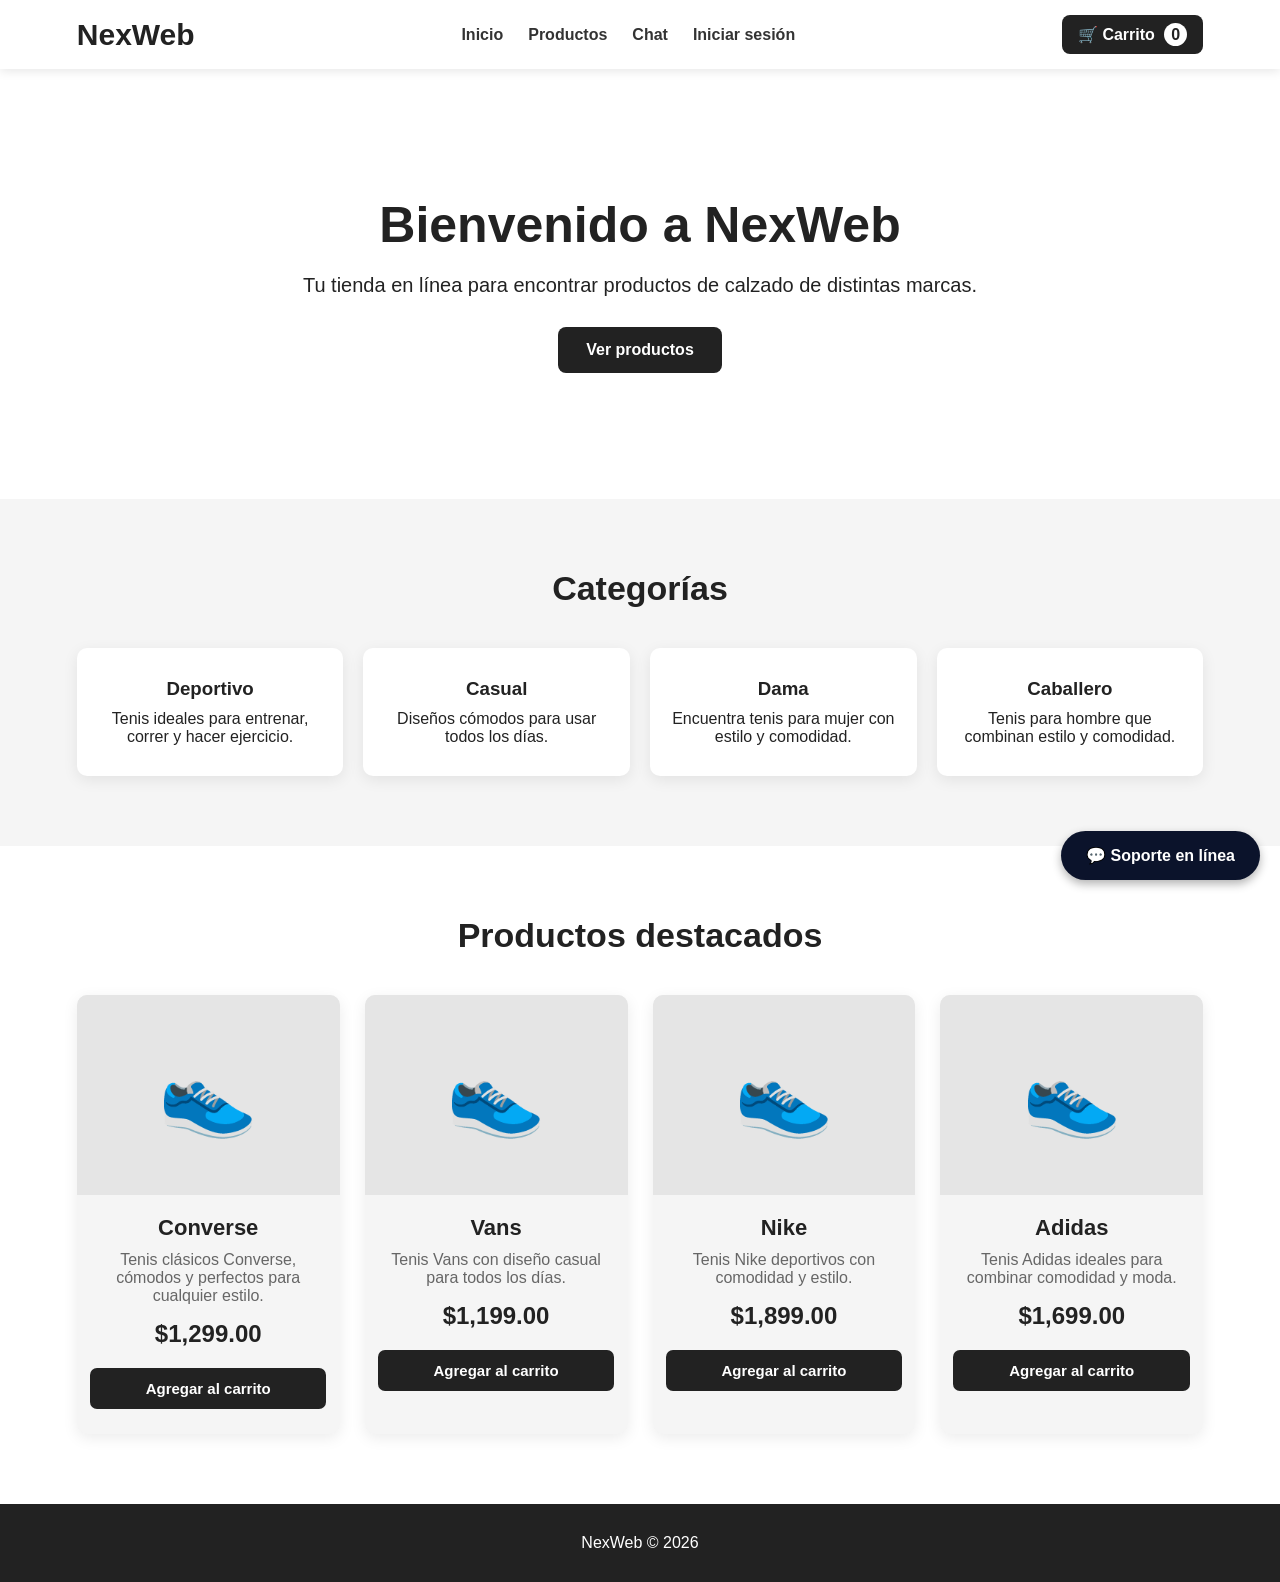
==== commit 2aa57263: "Merge branch 'main' of https://github.com/arlyjoss/NexWeb" ====
--- a/Inicio/index.html
+++ b/Inicio/index.html
@@ -11,39 +11,64 @@
 
     <link rel="stylesheet" href="css/inicio.css">
 
-<!-- ESTILOS DEL CHAT -->
+   <!-- ESTILO DEL CHAT -->
     <style>
         .chat-flotante-btn {
-            position: fixed; bottom: 20px; right: 20px;
-            background-color: #0b132b; color: #ffffff;
-            border: none; padding: 15px 25px; border-radius: 50px;
-            font-size: 16px; font-weight: bold; cursor: pointer;
-            box-shadow: 0 4px 10px rgba(0,0,0,0.3); z-index: 1000;
+            position: fixed;
+            bottom: 20px;
+            right: 20px;
+            background-color: #0b132b; /* Azul oscuro/negro */
+            color: #ffffff;
+            border: none;
+            padding: 15px 25px;
+            border-radius: 50px;
+            font-size: 16px;
+            font-weight: bold;
+            cursor: pointer;
+            box-shadow: 0 4px 10px rgba(0,0,0,0.3);
+            z-index: 1000;
             transition: background-color 0.3s;
         }
         .chat-flotante-btn:hover { background-color: #1c2541; }
 
         .chat-ventana {
-            position: fixed; bottom: 85px; right: 20px; width: 350px;
-            background-color: #ffffff; border-radius: 12px;
-            box-shadow: 0 8px 20px rgba(0,0,0,0.2); display: flex;
-            flex-direction: column; overflow: hidden; z-index: 1000;
-            border: 1px solid #e0e0e0; font-family: Arial, sans-serif;
+            position: fixed;
+            bottom: 85px;
+            right: 20px;
+            width: 350px;
+            background-color: #ffffff;
+            border-radius: 12px;
+            box-shadow: 0 8px 20px rgba(0,0,0,0.2);
+            display: flex;
+            flex-direction: column;
+            overflow: hidden;
+            z-index: 1000;
+            border: 1px solid #e0e0e0;
+            font-family: Arial, sans-serif;
         }
         .chat-ventana.oculta { display: none; }
 
         .chat-header {
-            background-color: #0b132b; color: #ffffff; padding: 15px;
-            display: flex; justify-content: space-between; align-items: center;
-            border-bottom: 3px solid #3a506b;
+            background-color: #0b132b;
+            color: #ffffff;
+            padding: 15px;
+            display: flex;
+            justify-content: space-between;
+            align-items: center;
+            border-bottom: 3px solid #3a506b; /* Azul claro */
         }
         .chat-titulo { font-weight: bold; display: flex; align-items: center; gap: 8px; }
         .estado-online { width: 10px; height: 10px; background-color: #4CAF50; border-radius: 50%; }
         .chat-cerrar { background: none; border: none; color: #ffffff; font-size: 18px; cursor: pointer; }
 
         .chat-historial {
-            height: 300px; padding: 15px; overflow-y: auto;
-            background-color: #f4f6f8; display: flex; flex-direction: column; gap: 12px;
+            height: 300px;
+            padding: 15px;
+            overflow-y: auto;
+            background-color: #f4f6f8;
+            display: flex;
+            flex-direction: column;
+            gap: 12px;
         }
         .mensaje { padding: 10px 14px; border-radius: 15px; max-width: 80%; font-size: 14px; line-height: 1.4; }
         .mensaje.bot { background-color: #e2e8f0; color: #0b132b; align-self: flex-start; border-bottom-left-radius: 2px; }
@@ -58,7 +83,7 @@
         }
         .chat-input button:hover { background-color: #0b132b; }
     </style>
-
+    
 </head>
 
 
@@ -127,42 +152,30 @@
         <section class="categorias">
 
             <h2>Categorías</h2>
-            
+
+
             <div class="categorias-contenedor">
 <div class="categoria">
-    
-    <img src="../img/cat-deportivo.jpg" alt="Deportivo" style="width: 100%; border-radius: 8px;">
-
 <h3>Deportivo</h3>
 <p>Tenis ideales para entrenar, correr y hacer ejercicio.</p>
 </div>
 
 <div class="categoria">
-   
-    <img src="../img/cat-casual.jpg" alt="Casual" style="width: 100%; border-radius: 8px;">
-
     <h3>Casual</h3>
     <p>Diseños cómodos para usar todos los días.</p>
 </div>
 
-               
 <div class="categoria">
-   
-    <img src="../img/cat-dama.jpg" alt="Dama" style="width: 100%; border-radius: 8px;">
-   
     <h3>Dama</h3>
     <p>Encuentra tenis para mujer con estilo y comodidad.</p>
 </div>
 
-                   
 <div class="categoria">
-   
-    <img src="../img/cat-caballero.jpg" alt="Caballero" style="width: 100%; border-radius: 8px;">
-
     <h3>Caballero</h3>
     <p>Tenis para hombre que combinan estilo y comodidad.</p>
 </div>
 
+                
 
              
             </div>
@@ -181,13 +194,13 @@
             <div class="productos-contenedor">
 
 
-
+                
               <!-- PRODUCTO 1 -->
 
 <div class="producto">
 
     <div class="producto-imagen">
-        <img src="../img/prod-converse.jpg" alt="Converse" style="width: 100%; border-radius: 8px;"> 
+        👟
     </div>
 
     <h3>Converse</h3>
@@ -210,7 +223,7 @@
 <div class="producto">
 
     <div class="producto-imagen">
-        <img src="../img/prod-vans.jpg" alt="Vans" style="width: 100%; border-radius: 8px;">
+        👟
     </div>
 
     <h3>Vans</h3>
@@ -233,7 +246,7 @@
 <div class="producto">
 
     <div class="producto-imagen">
-        <img src="../img/prod-nike.jpg" alt="Nike" style="width: 100%; border-radius: 8px;">
+        👟
     </div>
 
     <h3>Nike</h3>
@@ -256,7 +269,7 @@
 <div class="producto">
 
     <div class="producto-imagen">
-        <img src="../img/prod-adidas.jpg" alt="Adidas" style="width: 100%; border-radius: 8px;">
+        👟
     </div>
 
     <h3>Adidas</h3>
@@ -299,7 +312,9 @@
             <div class="chat-titulo"><span class="estado-online"></span> Soporte NexWeb</div>
             <button id="btn-cerrar-chat" class="chat-cerrar">✖</button>
         </div>
-        <div class="chat-historial" id="chat-historial"></div>
+        <div class="chat-historial" id="chat-historial">
+            <div class="mensaje bot">¡Hola! Bienvenida a NexWeb. ¿En qué podemos ayudarte hoy?</div>
+        </div>
         <div class="chat-input">
             <input type="text" id="mensaje-input" placeholder="Escribe tu mensaje..." required>
             <button id="btn-enviar" type="button">➤</button>
@@ -447,118 +462,104 @@
     actualizarContador();
 
 </script>
-// Guardamos nuevamente el carrito corregido
-    localStorage.setItem(
-        "carrito",
-        JSON.stringify(carrito)
-    );
-
-    actualizarContador();
-
-</script> 
-
-    <!-- CHAT FLOTANTE ESTRUCTURA -->
-    <button id="btn-abrir-chat" class="chat-flotante-btn">💬 Soporte en línea</button>
-
-    <div id="ventana-chat" class="chat-ventana oculta">
-        <div class="chat-header">
-            <div class="chat-titulo"><span class="estado-online"></span> Soporte NexWeb</div>
-            <button id="btn-cerrar-chat" class="chat-cerrar">✖</button>
-        </div>
-        <div class="chat-historial" id="chat-historial"></div>
-        <div class="chat-input">
-            <input type="text" id="mensaje-input" placeholder="Escribe tu mensaje..." required>
-            <button id="btn-enviar" type="button">➤</button>
-        </div>
-    </div>
-
-    <!-- LÓGICA DEL CHAT CON RESPUESTAS Y LOCALSTORAGE -->
-    <script>
-        const btnAbrirChat = document.getElementById('btn-abrir-chat');
-        const btnCerrarChat = document.getElementById('btn-cerrar-chat');
-        const ventanaChat = document.getElementById('ventana-chat');
-        const btnEnviar = document.getElementById('btn-enviar');
-        const inputMensaje = document.getElementById('mensaje-input');
-        const historialChat = document.getElementById('chat-historial');
-
-        function cargarHistorial() {
-            const mensajesGuardados = JSON.parse(localStorage.getItem("chatHistorial")) || [];
-            historialChat.innerHTML = '<div class="mensaje bot">¡Hola! Bienvenida a NexWeb. ¿En qué podemos ayudarte hoy?</div>';
-            mensajesGuardados.forEach(msg => agregarMensajeUI(msg.tipo, msg.texto));
-            setTimeout(() => historialChat.scrollTop = historialChat.scrollHeight, 50);
-        }
-
-        function agregarMensajeUI(tipo, texto) {
-            const div = document.createElement('div');
-            div.classList.add('mensaje', tipo);
-            div.textContent = texto;
-            historialChat.appendChild(div);
-        }
-
-        function guardarEnHistorial(tipo, texto) {
-            const mensajesGuardados = JSON.parse(localStorage.getItem("chatHistorial")) || [];
-            mensajesGuardados.push({ tipo: tipo, texto: texto });
-            localStorage.setItem("chatHistorial", JSON.stringify(mensajesGuardados));
-        }
-
-        function responderComoBot(mensajeUsuario) {
-            const texto = mensajeUsuario.toLowerCase();
-            let respuesta = "Disculpa, no entendí bien. ¿Podrías preguntarme sobre envíos, pagos, o nuestros tenis (Converse, Vans, Nike, Adidas)?";
-            const tallaMencionada = texto.match(/\b(2[2-9]|30)\b/);
-
-            if (texto.includes("hola") || texto.includes("buen")) {
-                respuesta = "¡Hola! Qué gusto saludarte. ¿Buscas algún calzado en especial?";
-            } else if (texto.includes("converse")) {
-                respuesta = "¡Claro! Los tenis clásicos Converse están en $1,299.00. Puedes agregarlos desde la sección de destacados.";
-            } else if (texto.includes("vans")) {
-                respuesta = "Tenemos los tenis Vans de diseño casual a $1,199.00. ¡Están muy cómodos!";
-            } else if (texto.includes("nike") || texto.includes("adidas")) {
-                respuesta = "Contamos con deportivos Nike a $1,899.00. ¿De qué talla buscas?";
-            } else if (texto.includes("adidas")) {
-                respuesta = "Contamos con deportivos Adidas a $1,699.00. ¿De qué talla buscas?";
-            } else if (tallaMencionada) { 
-                respuesta = `¡Sí! Tenemos la talla ${tallaMencionada[0]} disponible. Todos nuestros modelos vienen a la medida exacta mexicana. ¿Te los preparamos?`;
-            } else if (texto.includes("talla") || texto.includes("numero") || texto.includes("medida")) {
-                respuesta = "Manejamos tallas desde el 22 hasta el 30 mexicano. Si no te quedan, tu primer cambio es gratis.";
-            } else if (texto.includes("envio") || texto.includes("envío") || texto.includes("llega")) {
-                respuesta = "Los envíos tardan de 3 a 5 días hábiles y son gratis en toda tu compra.";
-            } else if (texto.includes("pago") || texto.includes("tarjeta")) {
-                respuesta = "Puedes pagar con tarjeta de crédito, débito o efectivo directamente desde tu Carrito de compras.";
-            }
-
-            agregarMensajeUI('bot', respuesta);
-            guardarEnHistorial('bot', respuesta);
+
+<!-- LÓGICA DEL CHAT CON RESPUESTAS AUTOMÁTICAS Y TALLAS -->
+<script>
+    const btnAbrirChat = document.getElementById('btn-abrir-chat');
+    const btnCerrarChat = document.getElementById('btn-cerrar-chat');
+    const ventanaChat = document.getElementById('ventana-chat');
+    const btnEnviar = document.getElementById('btn-enviar');
+    const inputMensaje = document.getElementById('mensaje-input');
+    const historialChat = document.getElementById('chat-historial');
+
+    // 1. Cargar el historial guardado
+    function cargarHistorial() {
+        const mensajesGuardados = JSON.parse(localStorage.getItem("chatHistorial")) || [];
+        historialChat.innerHTML = '<div class="mensaje bot">¡Hola! Bienvenida a NexWeb. ¿En qué podemos ayudarte hoy?</div>';
+        mensajesGuardados.forEach(msg => agregarMensajeUI(msg.tipo, msg.texto));
+        setTimeout(() => historialChat.scrollTop = historialChat.scrollHeight, 50);
+    }
+
+    // 2. Funciones para dibujar el texto y guardarlo
+    function agregarMensajeUI(tipo, texto) {
+        const div = document.createElement('div');
+        div.classList.add('mensaje', tipo);
+        div.textContent = texto;
+        historialChat.appendChild(div);
+    }
+
+    function guardarEnHistorial(tipo, texto) {
+        const mensajesGuardados = JSON.parse(localStorage.getItem("chatHistorial")) || [];
+        mensajesGuardados.push({ tipo: tipo, texto: texto });
+        localStorage.setItem("chatHistorial", JSON.stringify(mensajesGuardados));
+    }
+
+    // 3. El "Cerebro" del Bot (Palabras clave y Tallas)
+    function responderComoBot(mensajeUsuario) {
+        const texto = mensajeUsuario.toLowerCase();
+        let respuesta = "Disculpa, no entendí bien. ¿Podrías preguntarme sobre envíos, pagos, o nuestros tenis (Converse, Vans, Nike, Adidas)?";
+
+        // Detector: Busca si el usuario escribió un número entre el 22 y el 30
+        const tallaMencionada = texto.match(/\b(2[2-9]|30)\b/);
+
+        // Lógica de detección
+        if (texto.includes("hola") || texto.includes("buen")) {
+            respuesta = "¡Hola! Qué gusto saludarte. ¿Buscas algún calzado en especial o accesorios?";
+        } else if (texto.includes("converse")) {
+            respuesta = "¡Claro! Los tenis clásicos Converse están en $1,299.00. Puedes agregarlos desde la sección de destacados.";
+        } else if (texto.includes("vans")) {
+            respuesta = "Tenemos los tenis Vans de diseño casual a $1,199.00. ¡Están muy cómodos!";
+        } else if (texto.includes("nike") || texto.includes("adidas")) {
+            respuesta = "Contamos con deportivos Nike a $1,899.00 y Adidas a $1,699.00. ¿De qué talla buscas?";
+        } else if (tallaMencionada) { 
+            // Si detectó un número válido, lo usa en la respuesta
+            respuesta = `¡Sí! Tenemos la talla ${tallaMencionada[0]} disponible. Todos nuestros modelos vienen a la medida exacta mexicana. ¿Te los preparamos?`;
+        } else if (texto.includes("talla") || texto.includes("numero") || texto.includes("medida") || texto.includes("quedan")) {
+            respuesta = "Manejamos tallas desde el 22 hasta el 30 mexicano. Si no te quedan, tu primer cambio es completamente gratis.";
+        } else if (texto.includes("envio") || texto.includes("envío") || texto.includes("entrega") || texto.includes("llega")) {
+            respuesta = "Los envíos tardan de 3 a 5 días hábiles y son gratis en toda tu compra.";
+        } else if (texto.includes("pago") || texto.includes("tarjeta") || texto.includes("comprar")) {
+            respuesta = "Puedes pagar con tarjeta de crédito, débito o efectivo directamente desde tu Carrito de compras.";
+        }
+
+        agregarMensajeUI('bot', respuesta);
+        guardarEnHistorial('bot', respuesta);
+        historialChat.scrollTop = historialChat.scrollHeight;
+    }
+
+    // 4. Enviar mensaje y temporizador del bot
+    function enviarMensajeLocal() {
+        const texto = inputMensaje.value.trim();
+        if (texto !== '') {
+            agregarMensajeUI('usuario', texto);
+            guardarEnHistorial('usuario', texto);
+            inputMensaje.value = '';
             historialChat.scrollTop = historialChat.scrollHeight;
-        }
-
-        function enviarMensajeLocal() {
-            const texto = inputMensaje.value.trim();
-            if (texto !== '') {
-                agregarMensajeUI('usuario', texto);
-                guardarEnHistorial('usuario', texto);
-                inputMensaje.value = '';
-                historialChat.scrollTop = historialChat.scrollHeight;
-
-                setTimeout(() => { responderComoBot(texto); }, 1000);
-            }
-        }
-
-        btnAbrirChat.addEventListener('click', () => {
-            ventanaChat.classList.remove('oculta');
-            btnAbrirChat.style.display = 'none';
-            cargarHistorial(); 
-        });
-
-        btnCerrarChat.addEventListener('click', () => {
-            ventanaChat.classList.add('oculta');
-            btnAbrirChat.style.display = 'block';
-        });
-
-        btnEnviar.addEventListener('click', enviarMensajeLocal);
-        inputMensaje.addEventListener('keypress', (e) => {
-            if (e.key === 'Enter') enviarMensajeLocal();
-        });
-    </script>
+
+            setTimeout(() => {
+                responderComoBot(texto);
+            }, 1000);
+        }
+    }
+
+    // 5. Eventos de clics y teclas
+    btnAbrirChat.addEventListener('click', () => {
+        ventanaChat.classList.remove('oculta');
+        btnAbrirChat.style.display = 'none';
+        cargarHistorial(); 
+    });
+
+    btnCerrarChat.addEventListener('click', () => {
+        ventanaChat.classList.add('oculta');
+        btnAbrirChat.style.display = 'block';
+    });
+
+    btnEnviar.addEventListener('click', enviarMensajeLocal);
+    inputMensaje.addEventListener('keypress', (e) => {
+        if (e.key === 'Enter') enviarMensajeLocal();
+    });
+</script>
 
 </body>
+
 </html>
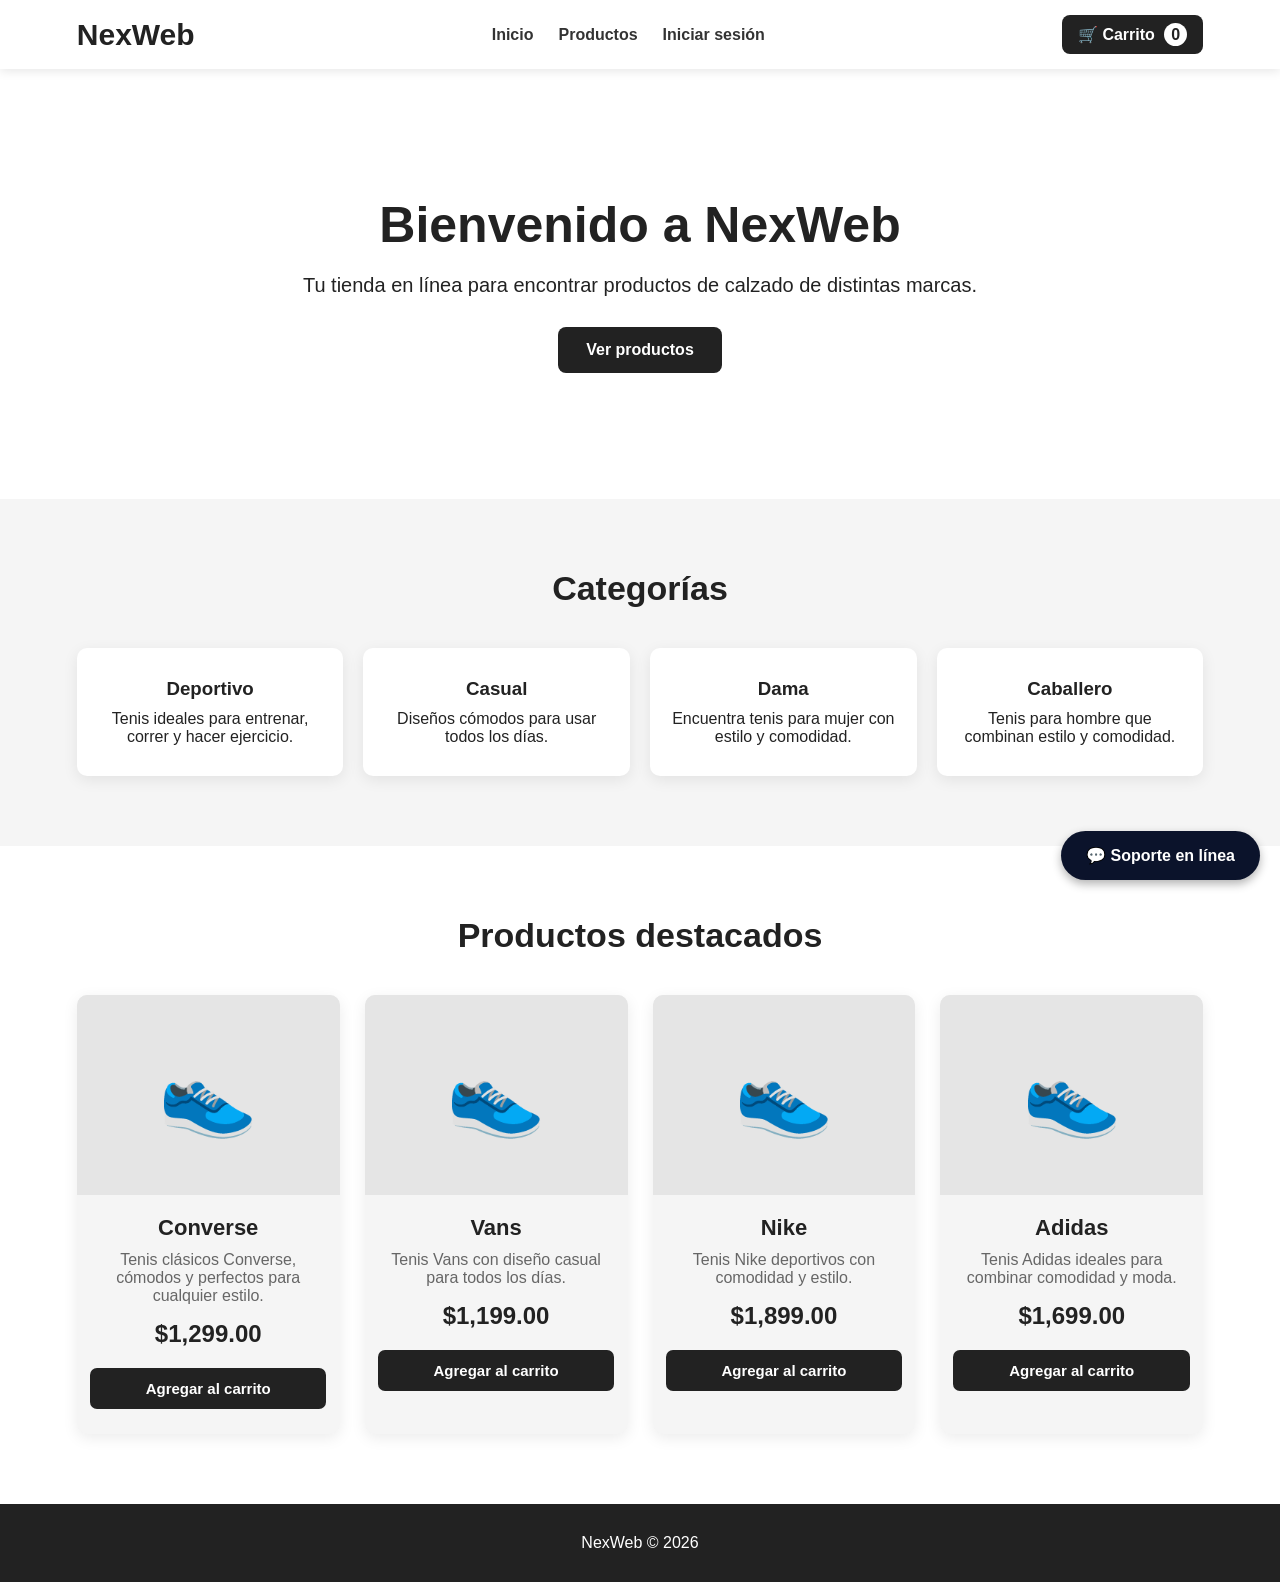
==== commit eea6f4f6: "Update index.html" ====
--- a/Inicio/index.html
+++ b/Inicio/index.html
@@ -104,8 +104,6 @@
             <a href="index.html">Inicio</a>
 
             <a href="../Interfaces/interfaces.html">Productos</a>
-
-            <a href="../Chat/chat.html">Chat</a>
 
             <a href="../Login/login.html">Iniciar sesión</a>
 
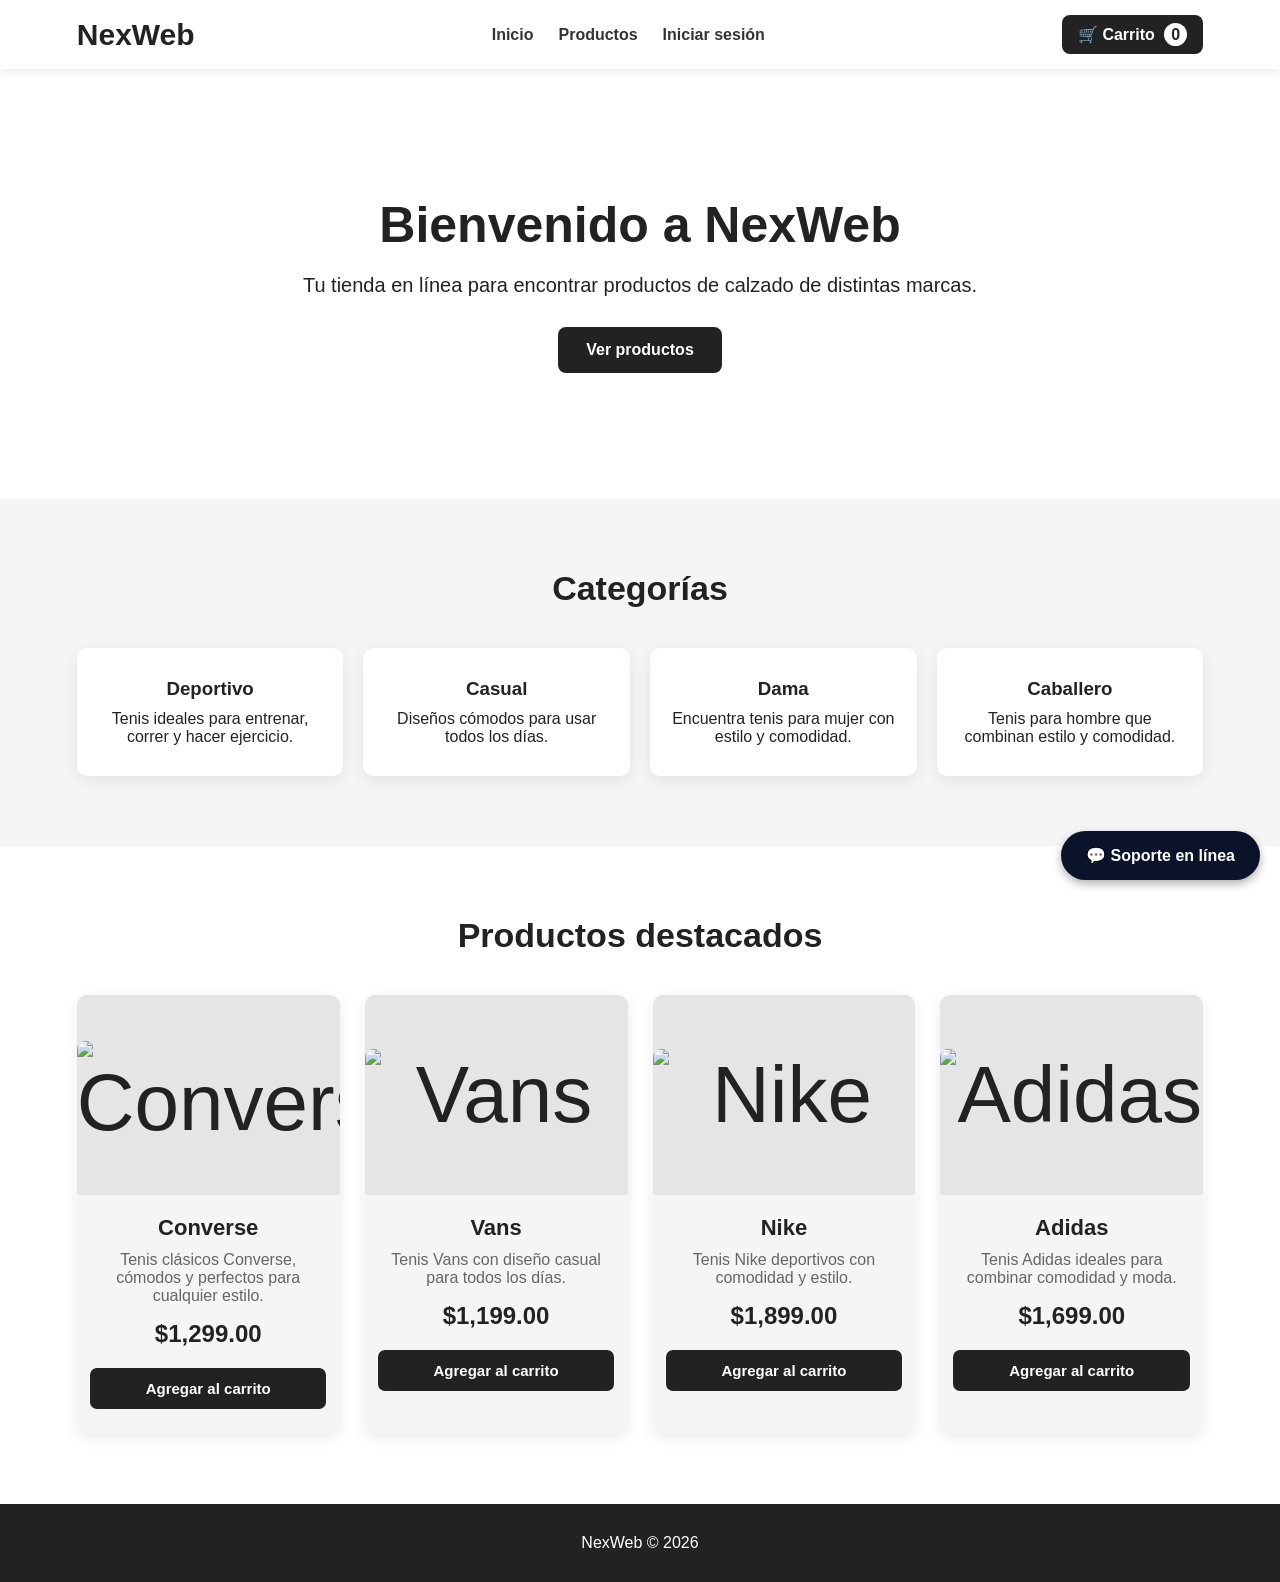
==== commit fcce0cb6: "Replace shoe emojis with product images" ====
--- a/Inicio/index.html
+++ b/Inicio/index.html
@@ -198,7 +198,7 @@
 <div class="producto">
 
     <div class="producto-imagen">
-        👟
+        <img stc="img/converse.jpg" alt="Converse" style="width: 100%; height: auto; border-radius: 8px;">
     </div>
 
     <h3>Converse</h3>
@@ -221,7 +221,8 @@
 <div class="producto">
 
     <div class="producto-imagen">
-        👟
+        <img stc="img/vans.jpg" alt="Vans" style="width: 100%; height: auto; border-radius: 8px;">
+        
     </div>
 
     <h3>Vans</h3>
@@ -244,7 +245,7 @@
 <div class="producto">
 
     <div class="producto-imagen">
-        👟
+        <img stc="img/nike.jpg" alt="Nike" style="width: 100%; height: auto; border-radius: 8px;">
     </div>
 
     <h3>Nike</h3>
@@ -267,7 +268,7 @@
 <div class="producto">
 
     <div class="producto-imagen">
-        👟
+        <img stc="img/adidas.jpg" alt="Adidas" style="width: 100%; height: auto; border-radius: 8px;">
     </div>
 
     <h3>Adidas</h3>
@@ -331,6 +332,9 @@
 
     <!-- JAVASCRIPT -->
 
+    <!-- Conexión con la API / base de datos -->
+    <script src="../js/nexweb.js"></script>
+
     <script>
 
     let carrito = JSON.parse(localStorage.getItem("carrito")) || [];
@@ -490,6 +494,12 @@
         const mensajesGuardados = JSON.parse(localStorage.getItem("chatHistorial")) || [];
         mensajesGuardados.push({ tipo: tipo, texto: texto });
         localStorage.setItem("chatHistorial", JSON.stringify(mensajesGuardados));
+
+        // También se guarda en la base de datos (tabla mensajes_chat)
+        if (typeof NexWeb !== "undefined") {
+            NexWeb.api("chat.php", { metodo: "POST", datos: { tipo: tipo, mensaje: texto } })
+                .catch(error => console.warn("Chat no guardado en BD:", error.message));
+        }
     }
 
     // 3. El "Cerebro" del Bot (Palabras clave y Tallas)
@@ -560,4 +570,4 @@
 
 </body>
 
-</html>+</html>
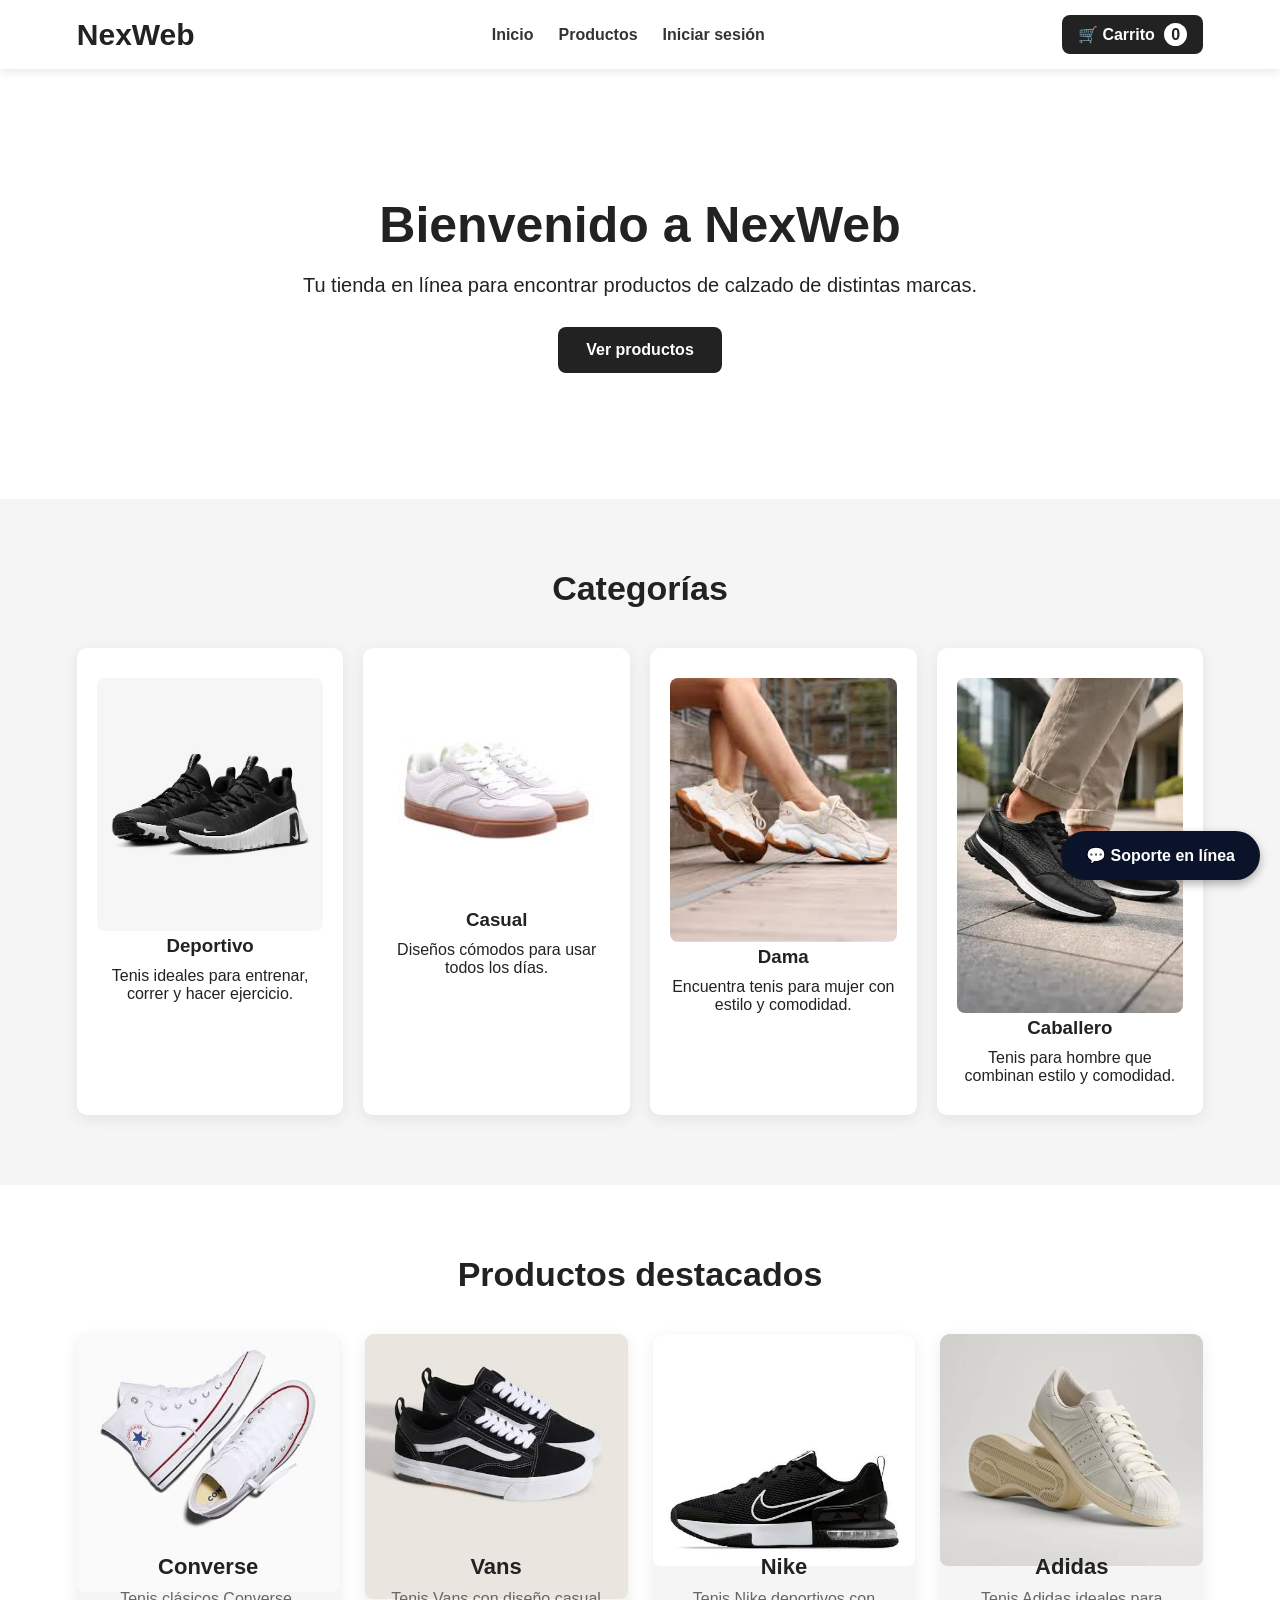
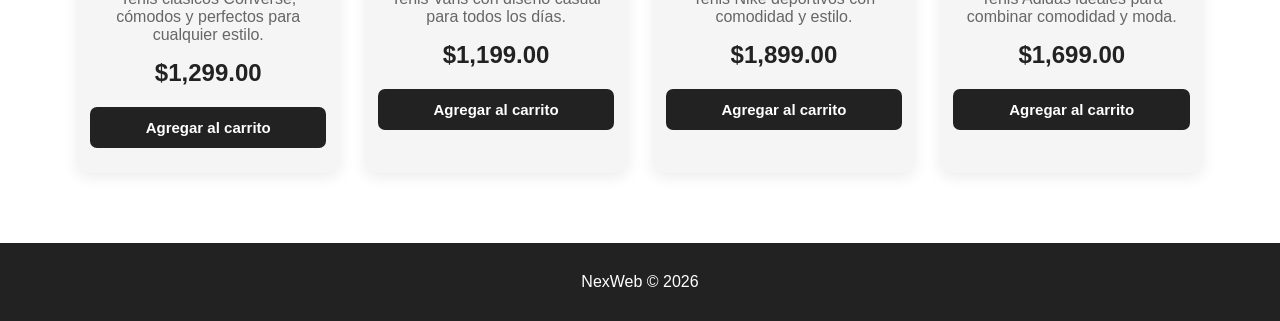
==== commit 87f0646a: "Merge branch 'main' of https://github.com/arlyjoss/NexWeb" ====
--- a/Inicio/index.html
+++ b/Inicio/index.html
@@ -150,30 +150,42 @@
         <section class="categorias">
 
             <h2>Categorías</h2>
-
-
+            
             <div class="categorias-contenedor">
 <div class="categoria">
+    
+    <img src="../img/cat-deportivo.jpg" alt="Deportivo" style="width: 100%; border-radius: 8px;">
+
 <h3>Deportivo</h3>
 <p>Tenis ideales para entrenar, correr y hacer ejercicio.</p>
 </div>
 
 <div class="categoria">
+   
+    <img src="../img/cat-casual.jpg" alt="Casual" style="width: 100%; border-radius: 8px;">
+
     <h3>Casual</h3>
     <p>Diseños cómodos para usar todos los días.</p>
 </div>
 
+               
 <div class="categoria">
+   
+    <img src="../img/cat-dama.jpg" alt="Dama" style="width: 100%; border-radius: 8px;">
+   
     <h3>Dama</h3>
     <p>Encuentra tenis para mujer con estilo y comodidad.</p>
 </div>
 
+                   
 <div class="categoria">
+   
+    <img src="../img/cat-caballero.jpg" alt="Caballero" style="width: 100%; border-radius: 8px;">
+
     <h3>Caballero</h3>
     <p>Tenis para hombre que combinan estilo y comodidad.</p>
 </div>
 
-                
 
              
             </div>
@@ -192,13 +204,13 @@
             <div class="productos-contenedor">
 
 
-                
+
               <!-- PRODUCTO 1 -->
 
 <div class="producto">
 
     <div class="producto-imagen">
-        <img stc="img/converse.jpg" alt="Converse" style="width: 100%; height: auto; border-radius: 8px;">
+        <img src="../img/prod-converse.jpg" alt="Converse" style="width: 100%; height: auto; border-radius: 8px;">
     </div>
 
     <h3>Converse</h3>
@@ -221,8 +233,7 @@
 <div class="producto">
 
     <div class="producto-imagen">
-        <img stc="img/vans.jpg" alt="Vans" style="width: 100%; height: auto; border-radius: 8px;">
-        
+        <img src="../img/prod-vans.jpg" alt="Vans" style="width: 100%; height: auto; border-radius: 8px;">
     </div>
 
     <h3>Vans</h3>
@@ -245,7 +256,7 @@
 <div class="producto">
 
     <div class="producto-imagen">
-        <img stc="img/nike.jpg" alt="Nike" style="width: 100%; height: auto; border-radius: 8px;">
+        <img src="../img/prod-nike.jpg" alt="Nike" style="width: 100%; height: auto; border-radius: 8px;">
     </div>
 
     <h3>Nike</h3>
@@ -268,7 +279,7 @@
 <div class="producto">
 
     <div class="producto-imagen">
-        <img stc="img/adidas.jpg" alt="Adidas" style="width: 100%; height: auto; border-radius: 8px;">
+        <img src="../img/prod-adidas.jpg" alt="Adidas" style="width: 100%; height: auto; border-radius: 8px;">
     </div>
 
     <h3>Adidas</h3>
@@ -464,6 +475,7 @@
     actualizarContador();
 
 </script>
+
 
 <!-- LÓGICA DEL CHAT CON RESPUESTAS AUTOMÁTICAS Y TALLAS -->
 <script>
